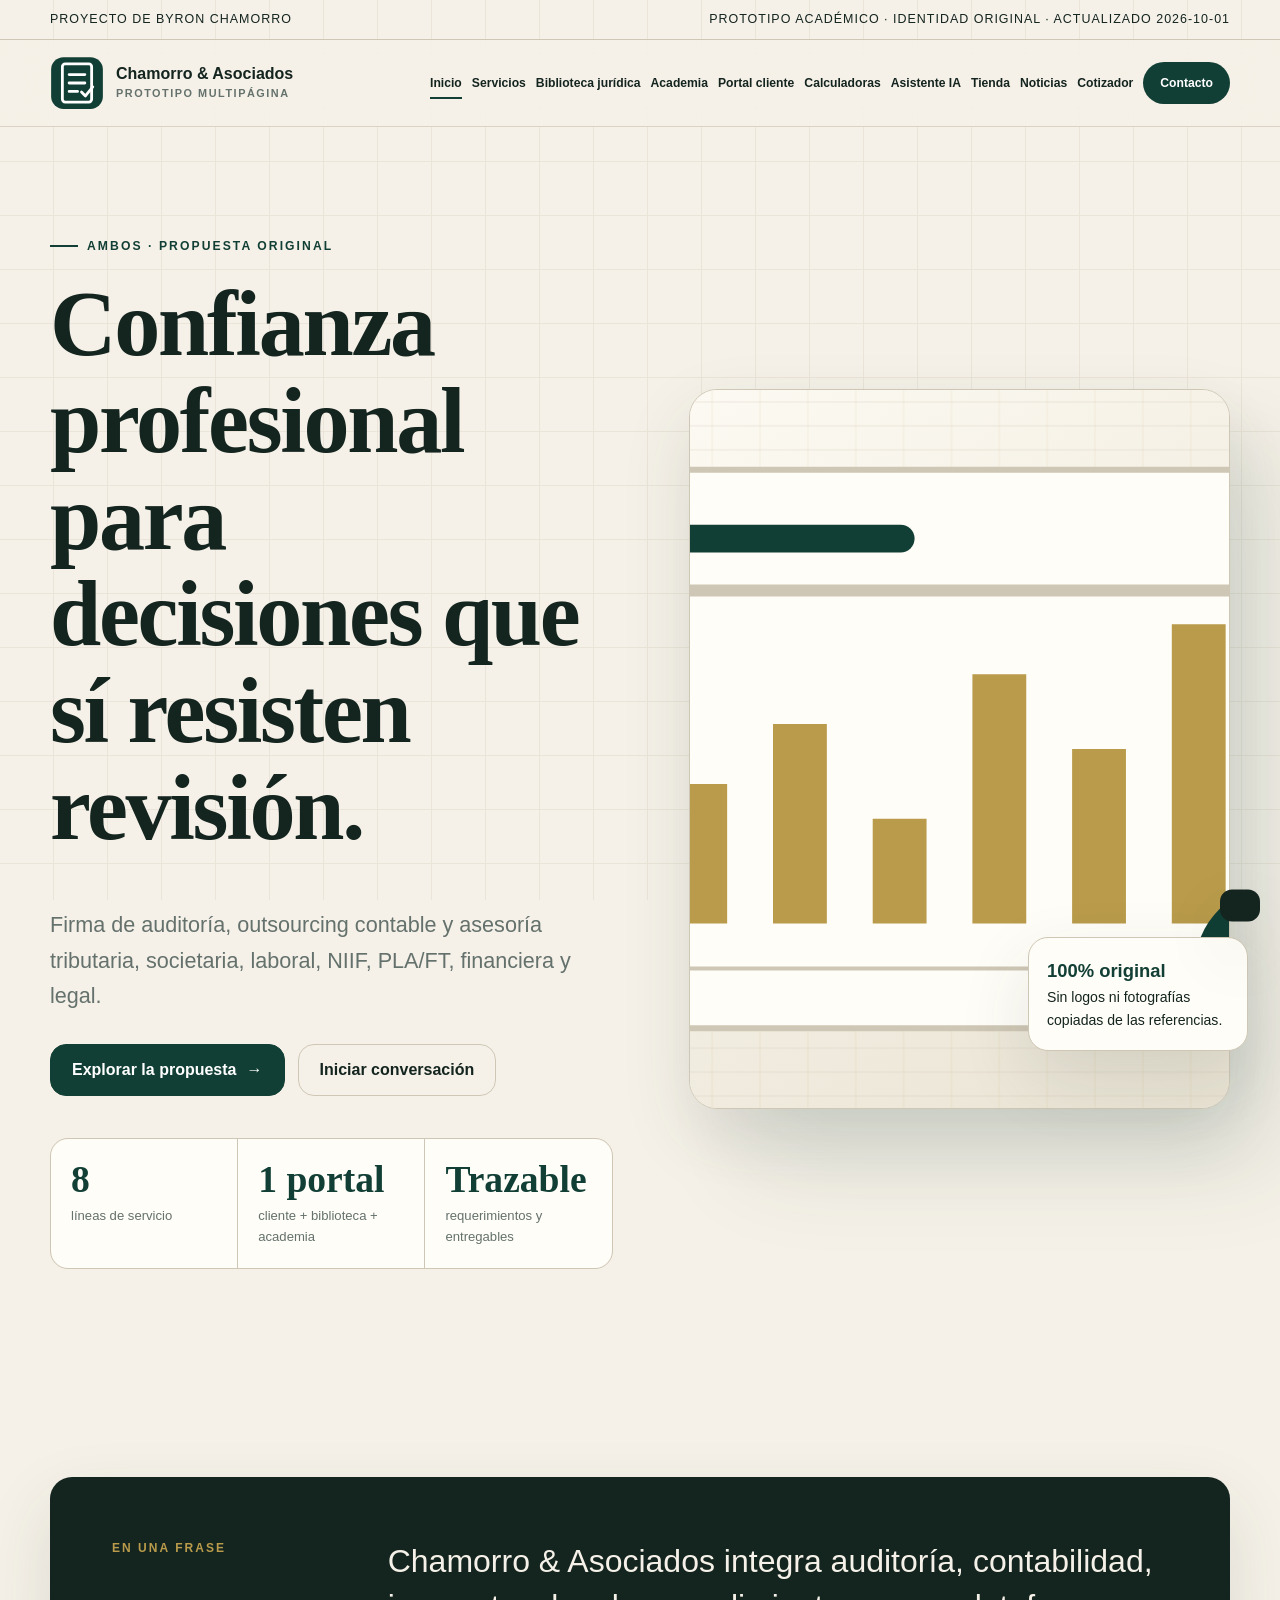
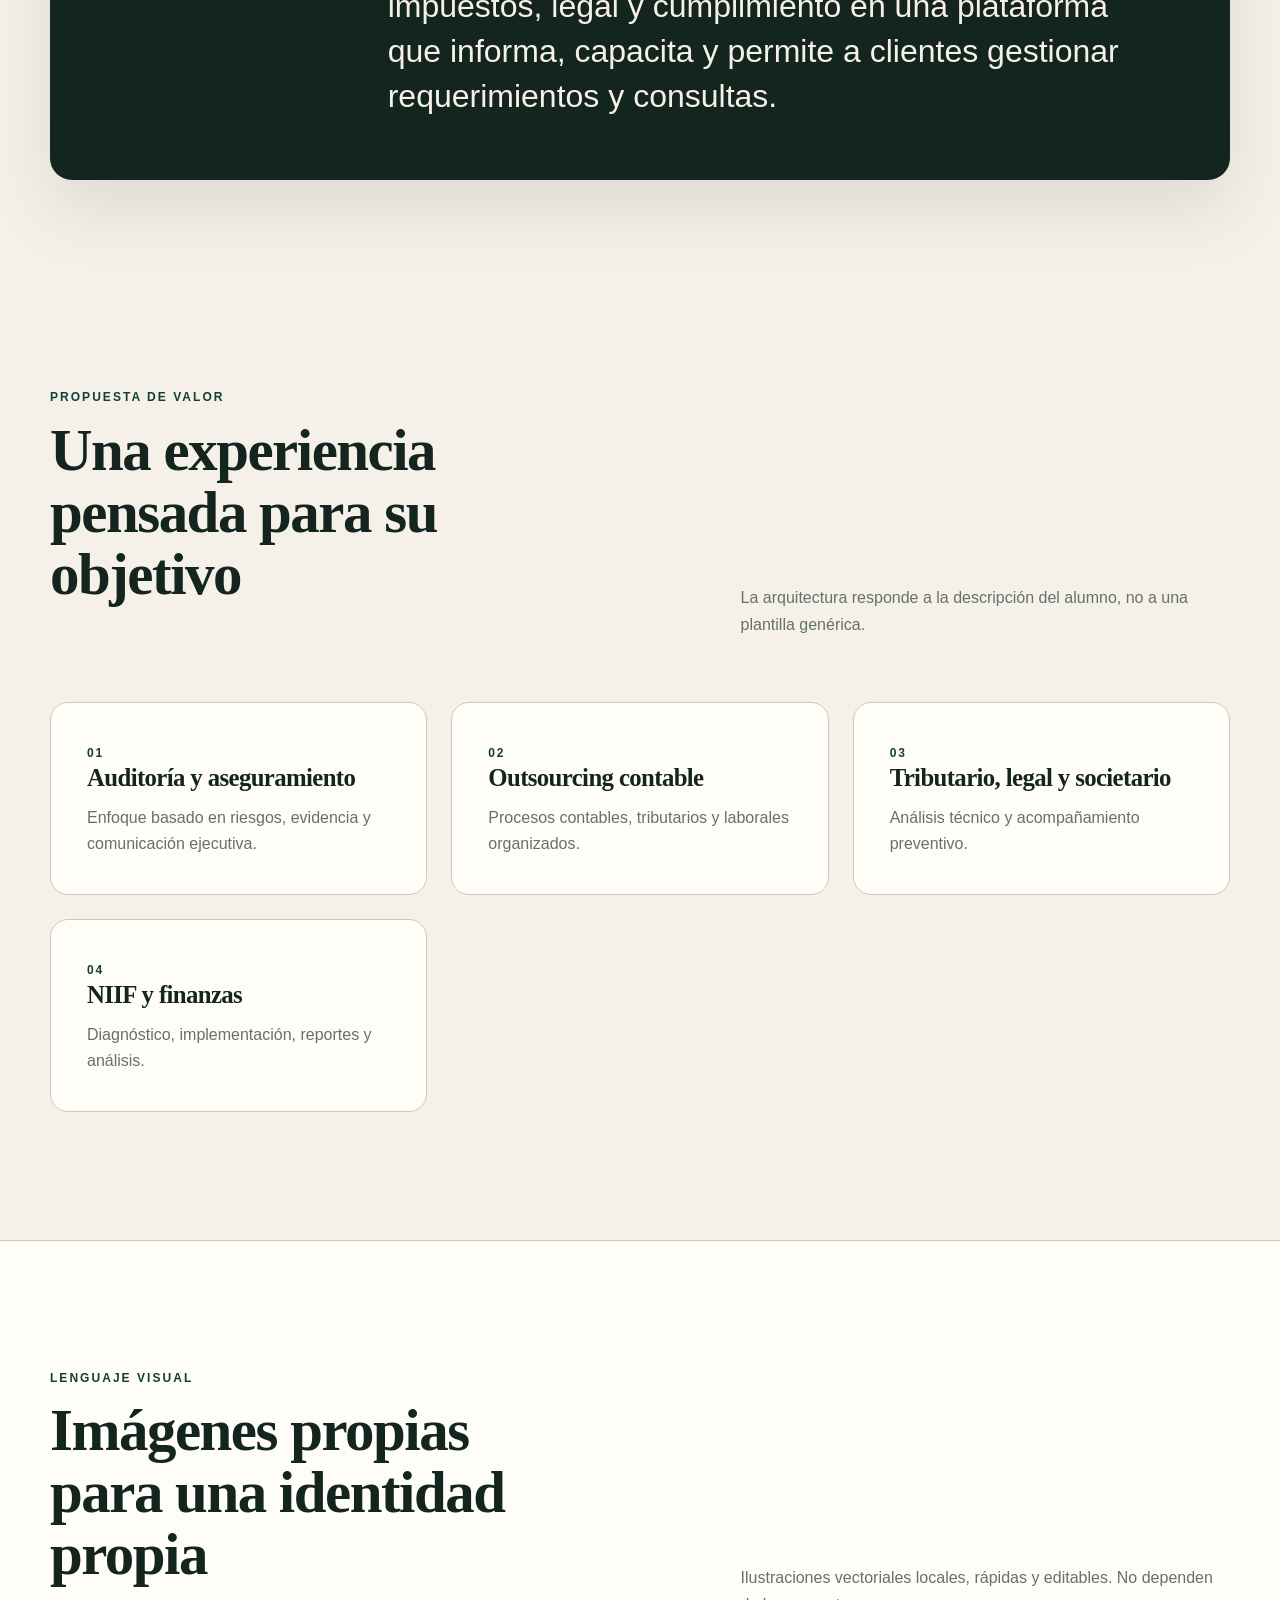
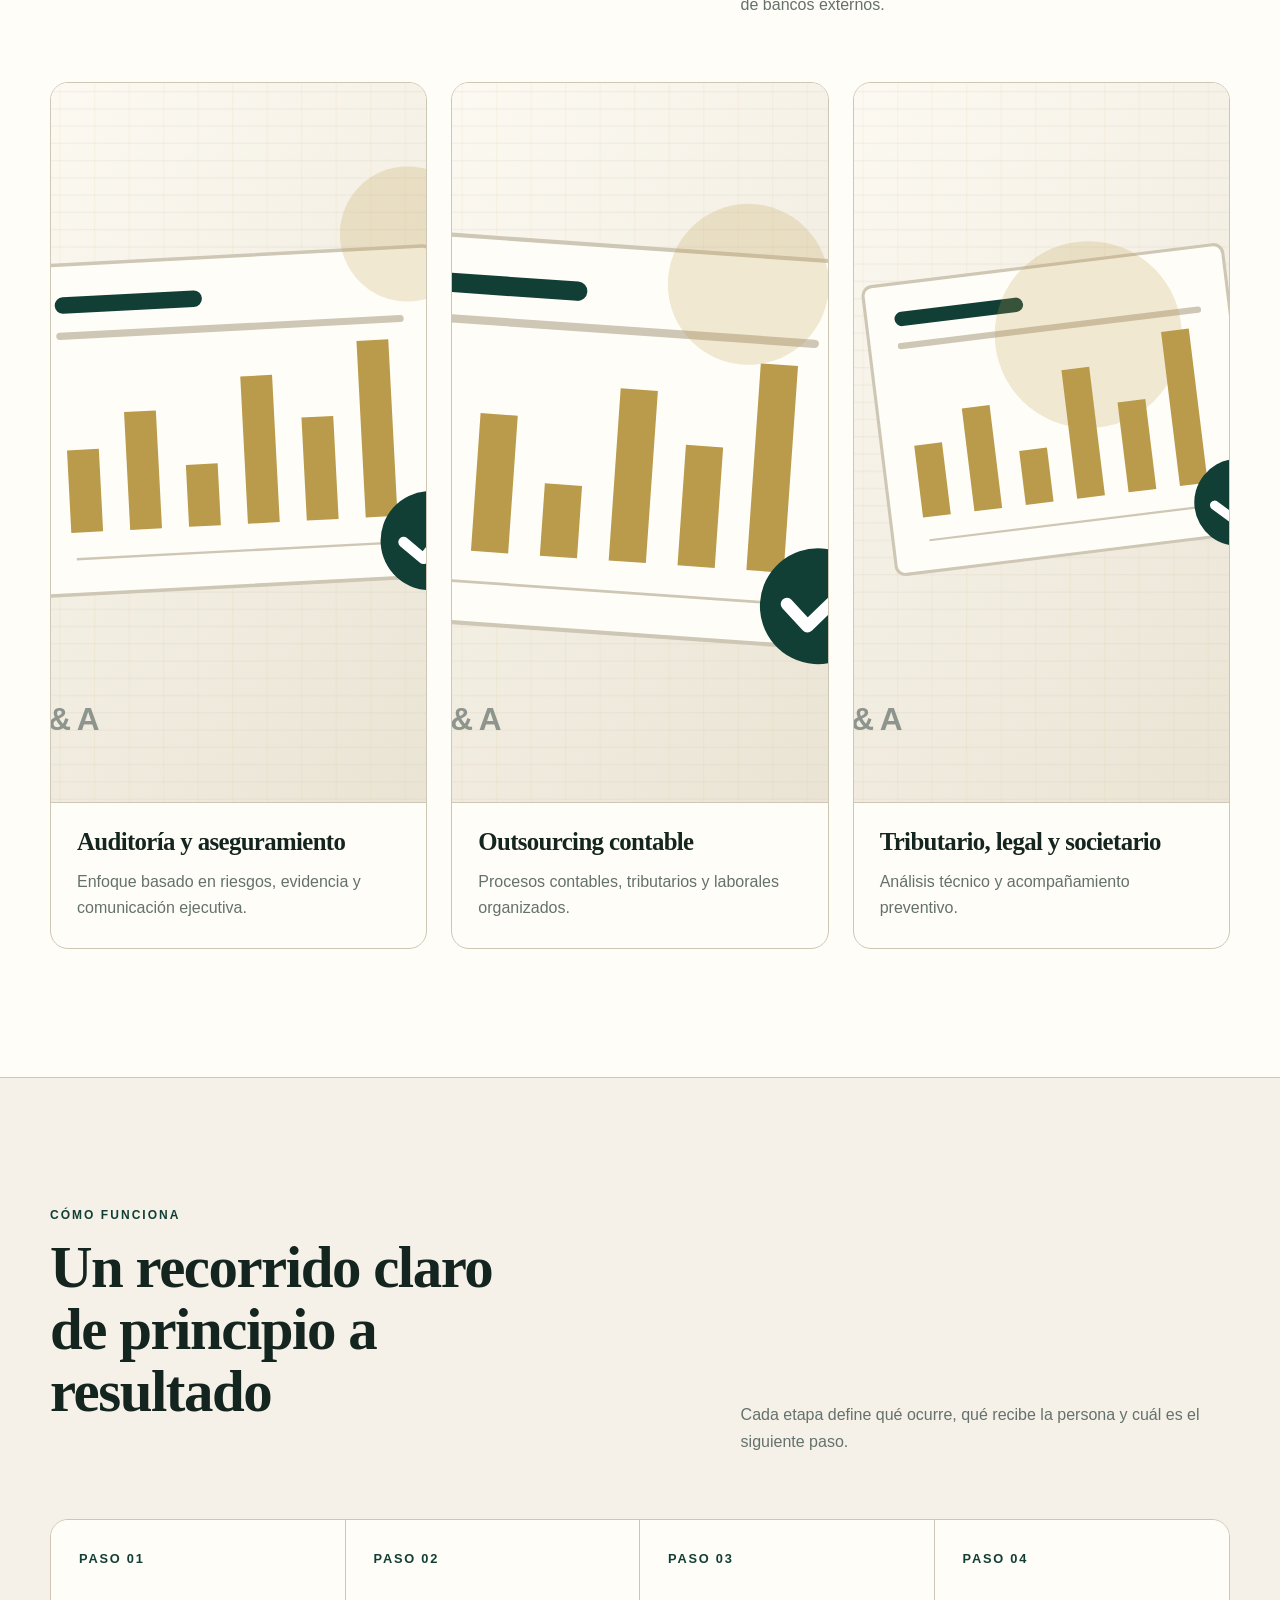
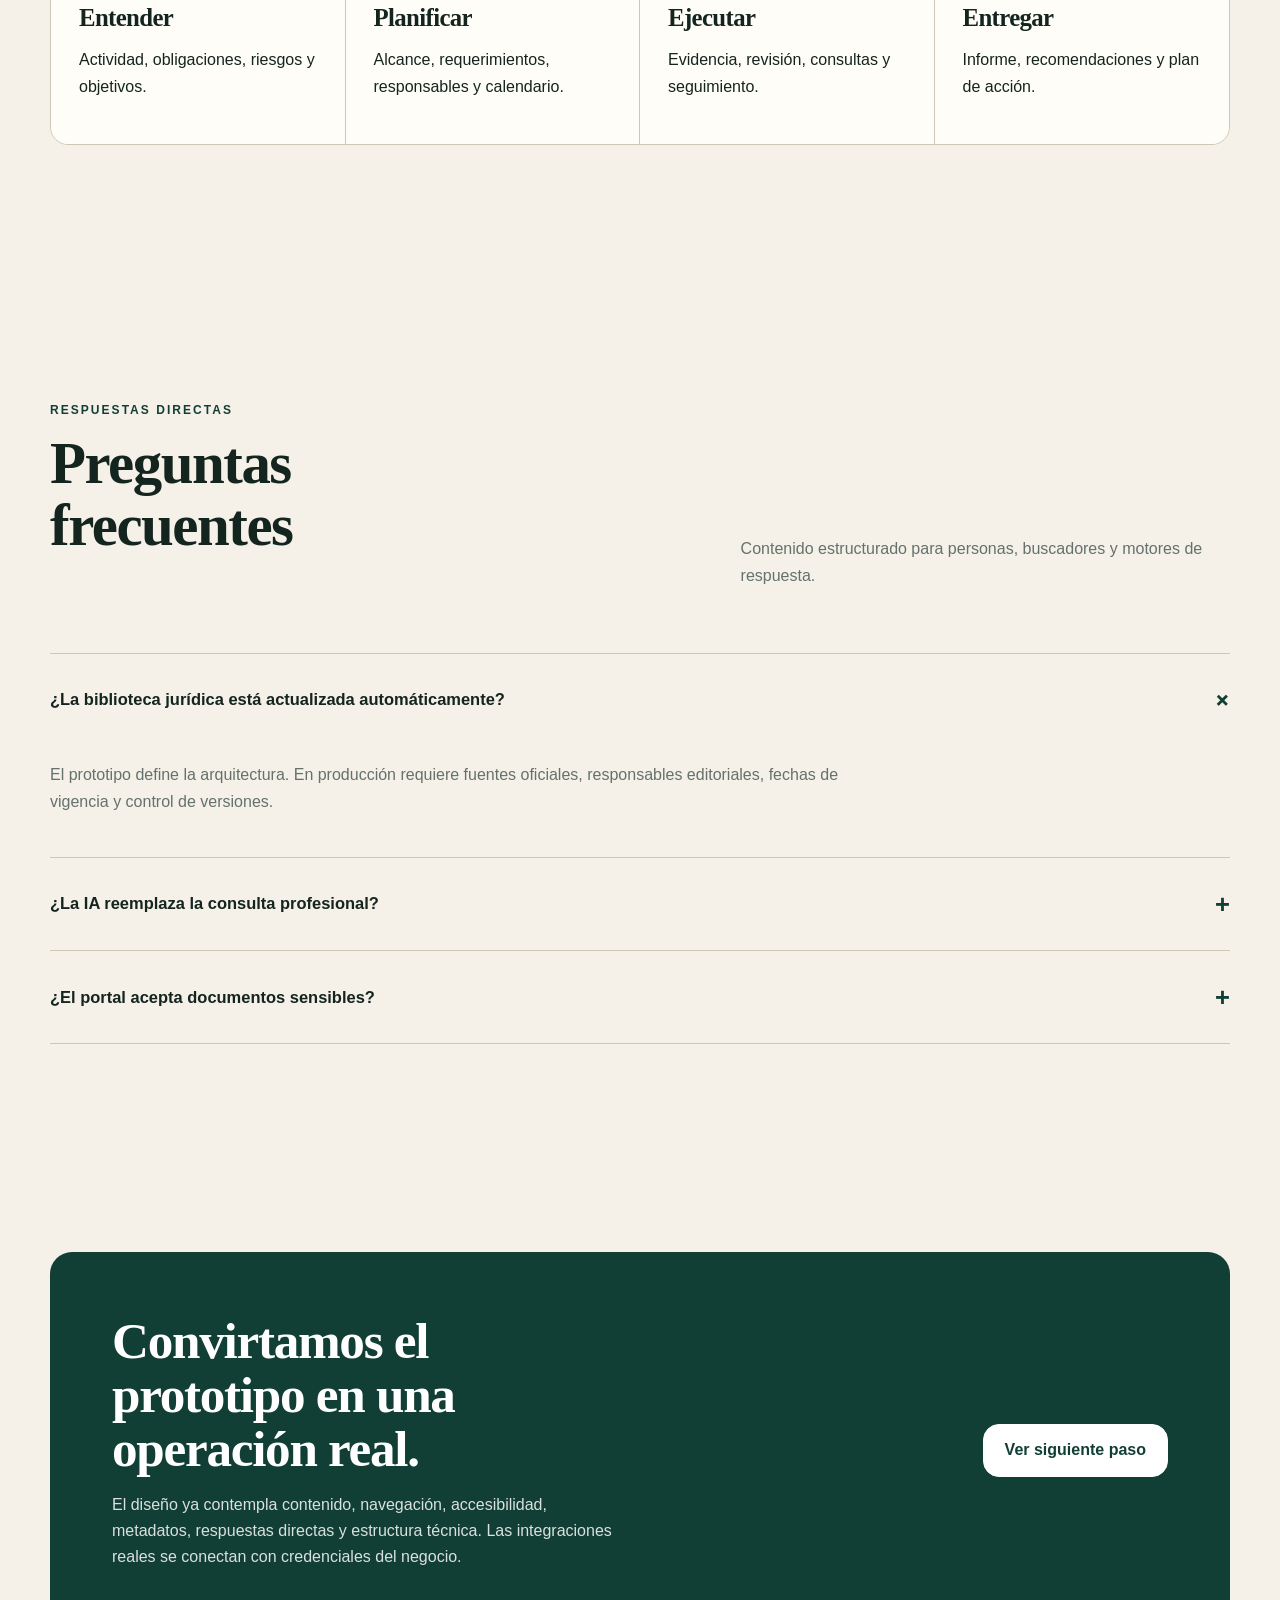
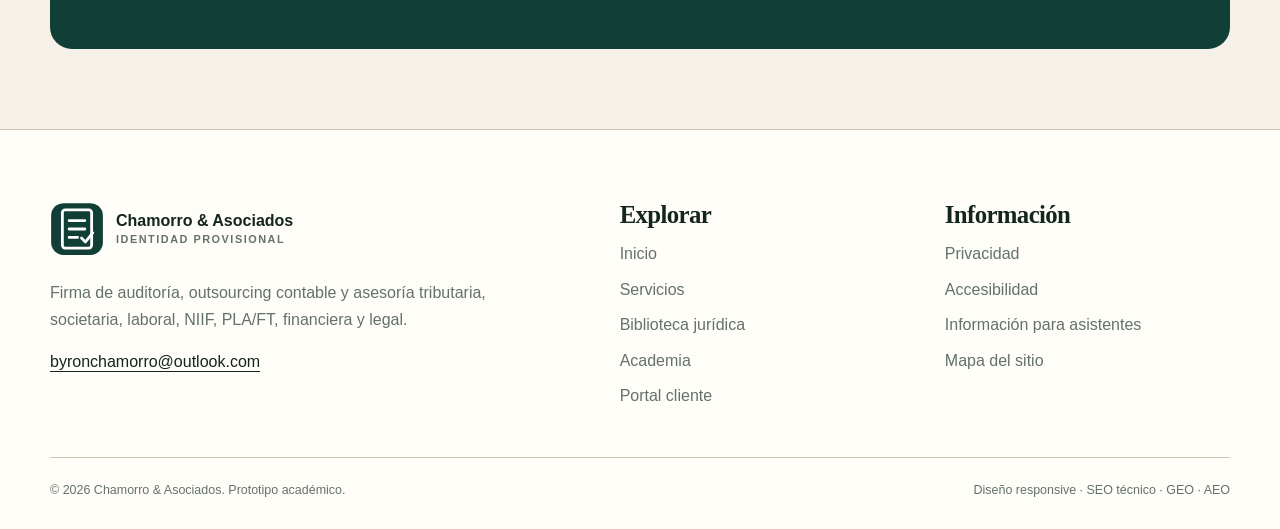
==== index.html @ a13c6803 "1 1" ====
<!doctype html><html lang="es"><head>
<meta charset="utf-8"><meta name="viewport" content="width=device-width,initial-scale=1"><meta name="theme-color" content="#123f35">
<title>Inicio | Chamorro &amp; Asociados</title><meta name="description" content="Inicio de Chamorro &amp; Asociados. Chamorro &amp; Asociados integra auditoría, contabilidad, impuestos, legal y cumplimiento en una plataforma que informa, capacita…"><meta name="robots" content="index,follow,max-image-preview:large,max-snippet:-1,max-video-preview:-1"><meta name="generator" content="Centro Iberoamericano · prototipo académico">
<link rel="canonical" href="./index.html"><link rel="icon" href="assets/img/favicon.svg" type="image/svg+xml"><link rel="manifest" href="manifest.webmanifest"><link rel="stylesheet" href="assets/css/styles.css">
<meta property="og:type" content="website"><meta property="og:locale" content="es_EC"><meta property="og:title" content="Inicio | Chamorro &amp; Asociados"><meta property="og:description" content="Inicio de Chamorro &amp; Asociados. Chamorro &amp; Asociados integra auditoría, contabilidad, impuestos, legal y cumplimiento en una plataforma que informa, capacita…"><meta property="og:url" content="./index.html"><meta property="og:image" content="assets/img/og-cover.png"><meta property="og:image:width" content="1200"><meta property="og:image:height" content="630"><meta property="og:site_name" content="Chamorro &amp; Asociados">
<meta name="twitter:card" content="summary_large_image"><meta name="twitter:title" content="Inicio | Chamorro &amp; Asociados"><meta name="twitter:description" content="Inicio de Chamorro &amp; Asociados. Chamorro &amp; Asociados integra auditoría, contabilidad, impuestos, legal y cumplimiento en una plataforma que informa, capacita…"><meta name="twitter:image" content="assets/img/og-cover.png">
<script type="application/ld+json">{"@context":"https://schema.org","@type":"AccountingService","@id":"./#entity","name":"Chamorro & Asociados","description":"Firma de auditoría, outsourcing contable y asesoría tributaria, societaria, laboral, NIIF, PLA/FT, financiera y legal.","url":"./index.html","logo":"./assets/img/logo.svg","image":"./assets/img/og-cover.png","inLanguage":"es","email":"byronchamorro@outlook.com"}</script><script type="application/ld+json">{"@context":"https://schema.org","@type":"WebSite","@id":"./#website","name":"Chamorro & Asociados","url":"./index.html","inLanguage":"es","publisher":{"@id":"./#entity"}}</script><script type="application/ld+json">{"@context":"https://schema.org","@type":"WebPage","name":"Inicio","description":"Chamorro & Asociados integra auditoría, contabilidad, impuestos, legal y cumplimiento en una plataforma que informa, capacita y permite a clientes gestion…","url":"./index.html","inLanguage":"es","isPartOf":{"@id":"./#website"},"about":{"@id":"./#entity"},"dateModified":"2026-10-01"}</script><script type="application/ld+json">{"@context":"https://schema.org","@type":"FAQPage","mainEntity":[{"@type":"Question","name":"¿La biblioteca jurídica está actualizada automáticamente?","acceptedAnswer":{"@type":"Answer","text":"El prototipo define la arquitectura. En producción requiere fuentes oficiales, responsables editoriales, fechas de vigencia y control de versiones."}},{"@type":"Question","name":"¿La IA reemplaza la consulta profesional?","acceptedAnswer":{"@type":"Answer","text":"No. Resuelve orientación básica con citas a la biblioteca; asuntos relevantes deben escalarse a un profesional."}},{"@type":"Question","name":"¿El portal acepta documentos sensibles?","acceptedAnswer":{"@type":"Answer","text":"La versión productiva debe incorporar autenticación, cifrado, roles, auditoría y políticas de retención antes de recibir documentos reales."}}]}</script><script type="application/ld+json">{"@context":"https://schema.org","@type":"SoftwareApplication","name":"Chamorro & Asociados","applicationCategory":"BusinessApplication","operatingSystem":"Web, Android, iOS","description":"Firma de auditoría, outsourcing contable y asesoría tributaria, societaria, laboral, NIIF, PLA/FT, financiera y legal.","offers":{"@type":"Offer","price":"0","priceCurrency":"USD","description":"Prototipo demostrativo; precio no definido"}}</script></head><body data-theme="audit"><a class="skip-link" href="#contenido">Saltar al contenido</a>
<div class="topbar"><div class="container"><span>Proyecto de Byron Chamorro</span><span>Prototipo académico · identidad original · actualizado 2026-10-01</span></div></div>
<header class="site-header">
  <div class="container nav-wrap">
    <a class="brand" href="index.html" aria-label="Ir al inicio de Chamorro &amp; Asociados"><img src="assets/img/favicon.svg" width="54" height="54" alt=""><span>Chamorro &amp; Asociados<small>prototipo multipágina</small></span></a>
    <button class="menu-toggle" id="menu-toggle" type="button" aria-expanded="false" aria-controls="site-nav">Menú</button>
    <nav class="site-nav nav-dense" id="site-nav" aria-label="Navegación principal"><a class="" href="index.html" aria-current="page">Inicio</a><a class="" href="servicios.html">Servicios</a><a class="" href="biblioteca.html">Biblioteca jurídica</a><a class="" href="academia.html">Academia</a><a class="" href="portal-cliente.html">Portal cliente</a><a class="" href="calculadoras.html">Calculadoras</a><a class="" href="asistente-ia.html">Asistente IA</a><a class="" href="tienda.html">Tienda</a><a class="" href="noticias.html">Noticias</a><a class="" href="cotizador.html">Cotizador</a><a class="nav-cta" href="contacto.html">Contacto</a></nav>
  </div>
</header><main id="contenido">
<section class="hero"><div class="container hero-grid"><div class="hero-copy"><div class="eyebrow">ambos · propuesta original</div><h1>Confianza profesional para decisiones que sí resisten revisión.</h1><p class="lead">Firma de auditoría, outsourcing contable y asesoría tributaria, societaria, laboral, NIIF, PLA/FT, financiera y legal.</p><div class="hero-actions"><a class="btn" href="servicios.html">Explorar la propuesta <span aria-hidden="true">→</span></a><a class="btn btn-secondary" href="contacto.html">Iniciar conversación</a></div><div class="stats"><div class="stat"><strong>8</strong><span>líneas de servicio</span></div><div class="stat"><strong>1 portal</strong><span>cliente + biblioteca + academia</span></div><div class="stat"><strong>Trazable</strong><span>requerimientos y entregables</span></div></div></div><div class="hero-art"><img src="assets/img/hero.svg" width="1000" height="720" alt="Ilustración original para Chamorro &amp; Asociados"><div class="hero-badge"><strong>100% original</strong>Sin logos ni fotografías copiadas de las referencias.</div></div></div></section>
<section class="section-sm"><div class="container"><div class="answer-box"><div class="label">En una frase</div><p>Chamorro &amp; Asociados integra auditoría, contabilidad, impuestos, legal y cumplimiento en una plataforma que informa, capacita y permite a clientes gestionar requerimientos y consultas.</p></div></div></section>
<section class="section"><div class="container"><div class="section-head"><div><div class="kicker">Propuesta de valor</div><h2>Una experiencia pensada para su objetivo</h2></div><p>La arquitectura responde a la descripción del alumno, no a una plantilla genérica.</p></div><div class="grid-3"><article class="card"><span class="number">01</span><h3>Auditoría y aseguramiento</h3><p>Enfoque basado en riesgos, evidencia y comunicación ejecutiva.</p></article><article class="card"><span class="number">02</span><h3>Outsourcing contable</h3><p>Procesos contables, tributarios y laborales organizados.</p></article><article class="card"><span class="number">03</span><h3>Tributario, legal y societario</h3><p>Análisis técnico y acompañamiento preventivo.</p></article><article class="card"><span class="number">04</span><h3>NIIF y finanzas</h3><p>Diagnóstico, implementación, reportes y análisis.</p></article></div></div></section>
<section class="section section-alt"><div class="container"><div class="section-head"><div><div class="kicker">Lenguaje visual</div><h2>Imágenes propias para una identidad propia</h2></div><p>Ilustraciones vectoriales locales, rápidas y editables. No dependen de bancos externos.</p></div><div class="grid-3"><article class="card visual-card"><img src="assets/img/visual-1.svg" width="720" height="720" loading="lazy" alt="Ilustración original: Auditoría y aseguramiento"><div class="card-body"><h3>Auditoría y aseguramiento</h3><p>Enfoque basado en riesgos, evidencia y comunicación ejecutiva.</p></div></article><article class="card visual-card"><img src="assets/img/visual-2.svg" width="720" height="720" loading="lazy" alt="Ilustración original: Outsourcing contable"><div class="card-body"><h3>Outsourcing contable</h3><p>Procesos contables, tributarios y laborales organizados.</p></div></article><article class="card visual-card"><img src="assets/img/visual-3.svg" width="720" height="720" loading="lazy" alt="Ilustración original: Tributario, legal y societario"><div class="card-body"><h3>Tributario, legal y societario</h3><p>Análisis técnico y acompañamiento preventivo.</p></div></article></div></div></section>
<section class="section"><div class="container"><div class="section-head"><div><div class="kicker">Cómo funciona</div><h2>Un recorrido claro de principio a resultado</h2></div><p>Cada etapa define qué ocurre, qué recibe la persona y cuál es el siguiente paso.</p></div><div class="step-list"><article class="step"><strong>Paso 01</strong><h3>Entender</h3><p>Actividad, obligaciones, riesgos y objetivos.</p></article><article class="step"><strong>Paso 02</strong><h3>Planificar</h3><p>Alcance, requerimientos, responsables y calendario.</p></article><article class="step"><strong>Paso 03</strong><h3>Ejecutar</h3><p>Evidencia, revisión, consultas y seguimiento.</p></article><article class="step"><strong>Paso 04</strong><h3>Entregar</h3><p>Informe, recomendaciones y plan de acción.</p></article></div></div></section>
<section class="section"><div class="container"><div class="section-head"><div><div class="kicker">Respuestas directas</div><h2>Preguntas frecuentes</h2></div><p>Contenido estructurado para personas, buscadores y motores de respuesta.</p></div><div class="faq-list"><div class="faq-item" data-open="true"><button class="faq-question" type="button" aria-expanded="true"><span>¿La biblioteca jurídica está actualizada automáticamente?</span><span aria-hidden="true">+</span></button><div class="faq-answer"><p>El prototipo define la arquitectura. En producción requiere fuentes oficiales, responsables editoriales, fechas de vigencia y control de versiones.</p></div></div><div class="faq-item" data-open="false"><button class="faq-question" type="button" aria-expanded="false"><span>¿La IA reemplaza la consulta profesional?</span><span aria-hidden="true">+</span></button><div class="faq-answer"><p>No. Resuelve orientación básica con citas a la biblioteca; asuntos relevantes deben escalarse a un profesional.</p></div></div><div class="faq-item" data-open="false"><button class="faq-question" type="button" aria-expanded="false"><span>¿El portal acepta documentos sensibles?</span><span aria-hidden="true">+</span></button><div class="faq-answer"><p>La versión productiva debe incorporar autenticación, cifrado, roles, auditoría y políticas de retención antes de recibir documentos reales.</p></div></div></div></div></section>
<section class="section-sm"><div class="container"><div class="callout"><div><h2>Convirtamos el prototipo en una operación real.</h2><p>El diseño ya contempla contenido, navegación, accesibilidad, metadatos, respuestas directas y estructura técnica. Las integraciones reales se conectan con credenciales del negocio.</p></div><a class="btn" href="contacto.html">Ver siguiente paso</a></div></div></section>
</main><footer class="site-footer">
  <div class="container">
    <div class="footer-grid">
      <div><a class="brand" href="index.html"><img src="assets/img/favicon.svg" width="54" height="54" alt=""><span>Chamorro &amp; Asociados<small>identidad provisional</small></span></a><p>Firma de auditoría, outsourcing contable y asesoría tributaria, societaria, laboral, NIIF, PLA/FT, financiera y legal.</p><a href="mailto:byronchamorro@outlook.com">byronchamorro@outlook.com</a></div>
      <div><h3>Explorar</h3><div class="footer-links"><a href="index.html">Inicio</a><a href="servicios.html">Servicios</a><a href="biblioteca.html">Biblioteca jurídica</a><a href="academia.html">Academia</a><a href="portal-cliente.html">Portal cliente</a></div></div>
      <div><h3>Información</h3><div class="footer-links"><a href="privacidad.html">Privacidad</a><a href="accesibilidad.html">Accesibilidad</a><a href="llms.txt">Información para asistentes</a><a href="sitemap.xml">Mapa del sitio</a></div></div>
    </div>
    <div class="footer-bottom"><span>© <span id="year">2026</span> Chamorro &amp; Asociados. Prototipo académico.</span><span>Diseño responsive · SEO técnico · GEO · AEO</span></div>
  </div>
</footer><div id="toast" class="toast" role="status" aria-live="polite"></div><script src="assets/js/app.js" defer></script></body></html>
---- assets/css/styles.css ----
/* Generated 2026-10-01 · original design system for Chamorro & Asociados */
:root {
  --bg:#f5f1e8; --surface:#fffdf7; --surface-2:#e7e0cf; --text:#14241f; --muted:#64716c;
  --line:#cfc7b5; --brand:#123f35; --brand-2:#796329; --accent:#b99b4b; --on-brand:#ffffff;
  --radius:10px; --shadow:0 28px 70px rgba(38,55,46,.12); --font:Arial, Helvetica, sans-serif; --display:Georgia, Times New Roman, serif;
  --max:1180px; --gutter:clamp(18px,4vw,44px); --section:clamp(72px,10vw,140px);
}
*{box-sizing:border-box}
html{scroll-behavior:smooth}
body{margin:0;background:var(--bg);color:var(--text);font-family:var(--font);line-height:1.65;-webkit-font-smoothing:antialiased}
body::before{content:"";position:fixed;inset:0;pointer-events:none;opacity:.28;z-index:-1;background-image:linear-gradient(to right,transparent 98%,var(--line) 98%),linear-gradient(to bottom,transparent 98%,var(--line) 98%);background-size:54px 54px}
img,svg{max-width:100%;display:block}
a{color:inherit;text-decoration-thickness:1px;text-underline-offset:4px}
button,input,select,textarea{font:inherit}
button{cursor:pointer}
::selection{background:var(--brand);color:var(--on-brand)}
.skip-link{position:fixed;left:18px;top:-100px;z-index:1000;background:var(--text);color:var(--bg);padding:12px 18px;border-radius:8px}
.skip-link:focus{top:18px}
.container{width:min(var(--max),calc(100% - 2*var(--gutter)));margin-inline:auto}
.topbar{border-bottom:1px solid var(--line);font-size:.78rem;letter-spacing:.08em;text-transform:uppercase}
.topbar .container{display:flex;justify-content:space-between;gap:20px;padding-block:9px}
.site-header{position:sticky;top:0;z-index:80;background:color-mix(in srgb,var(--bg) 88%,transparent);backdrop-filter:blur(20px);border-bottom:1px solid color-mix(in srgb,var(--line) 72%,transparent)}
.nav-wrap{min-height:86px;display:flex;align-items:center;justify-content:space-between;gap:28px}
.brand{display:inline-flex;align-items:center;gap:12px;text-decoration:none;font-weight:850;line-height:1.1}
.brand img{width:54px;height:54px}
.brand small{display:block;color:var(--muted);font-size:.68rem;letter-spacing:.14em;text-transform:uppercase;margin-top:5px}
.site-nav{display:flex;align-items:center;gap:clamp(12px,2vw,26px)}
.site-nav a{text-decoration:none;font-size:.9rem;font-weight:700;position:relative;padding:12px 0}
.site-nav.nav-dense{gap:10px} .site-nav.nav-dense a{font-size:.76rem}
.site-nav a::after{content:"";position:absolute;left:0;bottom:6px;width:100%;height:2px;background:var(--brand);transform:scaleX(0);transform-origin:right;transition:transform .25s ease}
.site-nav a:hover::after,.site-nav a[aria-current="page"]::after{transform:scaleX(1);transform-origin:left}
.nav-cta{background:var(--brand)!important;color:var(--on-brand)!important;padding:11px 17px!important;border-radius:999px}
.nav-cta::after{display:none}
.menu-toggle{display:none;border:1px solid var(--line);background:var(--surface);color:var(--text);border-radius:12px;padding:10px 14px;font-weight:800}
.breadcrumbs{display:flex;gap:8px;align-items:center;font-size:.82rem;color:var(--muted);padding-top:28px}
.breadcrumbs a{text-decoration:none}
main{overflow:hidden}
.hero{padding:clamp(52px,8vw,110px) 0 var(--section);position:relative}
.hero-grid{display:grid;grid-template-columns:minmax(0,1.02fr) minmax(360px,.98fr);align-items:center;gap:clamp(36px,6vw,90px)}
.hero-copy{position:relative;z-index:2}
.eyebrow{display:inline-flex;align-items:center;gap:9px;font-size:.76rem;font-weight:850;text-transform:uppercase;letter-spacing:.17em;color:var(--brand);margin-bottom:20px}
.eyebrow::before{content:"";width:28px;height:2px;background:currentColor}
h1,h2,h3{font-family:var(--display);line-height:1.05;margin:0 0 .55em;letter-spacing:-.025em}
h1{font-size:clamp(3rem,7.2vw,7.4rem);max-width:12ch}
h2{font-size:clamp(2.1rem,4.6vw,4.9rem);max-width:16ch}
h3{font-size:clamp(1.16rem,2vw,1.55rem)}
.lead{font-size:clamp(1.08rem,1.8vw,1.35rem);color:var(--muted);max-width:63ch;margin:0 0 30px}
.hero-actions,.action-row{display:flex;gap:13px;align-items:center;flex-wrap:wrap}
.btn{display:inline-flex;align-items:center;justify-content:center;gap:10px;min-height:50px;padding:12px 21px;border:1px solid var(--brand);background:var(--brand);color:var(--on-brand);text-decoration:none;font-weight:850;border-radius:calc(var(--radius) + 6px);transition:transform .2s ease,box-shadow .2s ease}
.btn:hover{transform:translateY(-3px);box-shadow:0 16px 34px color-mix(in srgb,var(--brand) 22%,transparent)}
.btn-secondary{background:transparent;color:var(--text);border-color:var(--line)}
.btn-ghost{background:var(--surface);color:var(--text);border-color:var(--line)}
.hero-art{position:relative}
.hero-art::before{content:"";position:absolute;inset:8% -9% -8% 10%;background:var(--brand);opacity:.10;filter:blur(50px);z-index:-1}
.hero-art img{width:100%;aspect-ratio:4/3;object-fit:cover;border-radius:calc(var(--radius) + 18px);box-shadow:var(--shadow);border:1px solid var(--line)}
.hero-badge{position:absolute;right:-18px;bottom:8%;max-width:220px;background:var(--surface);border:1px solid var(--line);padding:18px;border-radius:calc(var(--radius) + 10px);box-shadow:var(--shadow);font-size:.88rem}
.hero-badge strong{display:block;color:var(--brand);font-size:1.15rem}
.stats{display:grid;grid-template-columns:repeat(3,1fr);gap:1px;margin-top:42px;background:var(--line);border:1px solid var(--line);border-radius:calc(var(--radius) + 8px);overflow:hidden;max-width:760px}
.stat{background:var(--surface);padding:20px}
.stat strong{display:block;font-family:var(--display);font-size:clamp(1.4rem,3vw,2.35rem);line-height:1.1;color:var(--brand)}
.stat span{display:block;color:var(--muted);font-size:.82rem;margin-top:4px}
.section{padding:var(--section) 0}
.section-sm{padding:clamp(46px,7vw,80px) 0}
.section-alt{background:var(--surface);border-block:1px solid var(--line)}
.section-head{display:flex;justify-content:space-between;align-items:end;gap:40px;margin-bottom:clamp(36px,5vw,68px)}
.section-head p{max-width:55ch;color:var(--muted);margin:0}
.kicker{font-size:.75rem;text-transform:uppercase;letter-spacing:.17em;color:var(--brand);font-weight:850;margin-bottom:12px}
.grid-2{display:grid;grid-template-columns:repeat(2,minmax(0,1fr));gap:clamp(22px,4vw,48px)}
.grid-3{display:grid;grid-template-columns:repeat(3,minmax(0,1fr));gap:24px}
.grid-4{display:grid;grid-template-columns:repeat(4,minmax(0,1fr));gap:18px}
.card{background:var(--surface);border:1px solid var(--line);border-radius:calc(var(--radius) + 8px);padding:clamp(22px,3vw,36px);position:relative;overflow:hidden;transition:transform .22s ease,border-color .22s ease,box-shadow .22s ease}
.card:hover{transform:translateY(-6px);border-color:var(--brand);box-shadow:var(--shadow)}
.card .number{font-size:.75rem;letter-spacing:.15em;color:var(--brand);font-weight:900}
.card p{color:var(--muted);margin:0}
.card ul{padding-left:1.1rem;margin:18px 0 0;color:var(--muted)}
.card-link{position:absolute;inset:0;text-indent:-9999px}
.visual-card{padding:0}
.visual-card img{width:100%;aspect-ratio:4/3;object-fit:cover;border-bottom:1px solid var(--line)}
.visual-card .card-body{padding:26px}
.answer-box{display:grid;grid-template-columns:.32fr 1fr;gap:26px;background:var(--text);color:var(--bg);padding:clamp(28px,5vw,62px);border-radius:calc(var(--radius) + 12px);box-shadow:var(--shadow)}
.answer-box .label{font-size:.75rem;letter-spacing:.17em;text-transform:uppercase;font-weight:900;color:var(--accent)}
.answer-box p{font-size:clamp(1.25rem,2.8vw,2rem);line-height:1.4;margin:0;max-width:52ch}
.feature-list{display:grid;gap:18px;counter-reset:feature}
.feature{display:grid;grid-template-columns:52px 1fr;gap:18px;padding:22px 0;border-bottom:1px solid var(--line);counter-increment:feature}
.feature::before{content:counter(feature,decimal-leading-zero);width:46px;height:46px;border:1px solid var(--line);border-radius:50%;display:grid;place-items:center;color:var(--brand);font-weight:900}
.feature p{margin:0;color:var(--muted)}
.tag-list{display:flex;flex-wrap:wrap;gap:9px}
.tag,.chip{display:inline-flex;padding:8px 12px;border:1px solid var(--line);border-radius:999px;background:var(--surface);font-size:.8rem;font-weight:750}
.step-list{display:grid;grid-template-columns:repeat(4,1fr);gap:0;border:1px solid var(--line);border-radius:calc(var(--radius) + 8px);overflow:hidden}
.step{padding:28px;border-right:1px solid var(--line);background:var(--surface);min-height:220px}
.step:last-child{border-right:0}
.step strong{display:block;color:var(--brand);font-size:.8rem;letter-spacing:.14em;text-transform:uppercase;margin-bottom:36px}
.page-hero{padding:58px 0 78px;border-bottom:1px solid var(--line)}
.page-hero .inner{display:grid;grid-template-columns:1fr .48fr;gap:56px;align-items:end}
.page-hero h1{font-size:clamp(2.8rem,6vw,6rem);max-width:15ch}
.page-hero p{color:var(--muted);font-size:1.16rem;margin:0}
.prose{max-width:760px}
.prose h2{margin-top:1.5em}
.prose p,.prose li{color:var(--muted)}
.catalog-toolbar{display:flex;gap:12px;flex-wrap:wrap;align-items:center;margin-bottom:34px}
.catalog-toolbar input,.catalog-toolbar select{min-height:48px;border:1px solid var(--line);background:var(--surface);color:var(--text);border-radius:12px;padding:10px 14px}
.catalog-toolbar input{min-width:min(100%,320px);flex:1}
.product-grid{display:grid;grid-template-columns:repeat(3,minmax(0,1fr));gap:24px}
.product-card{background:var(--surface);border:1px solid var(--line);border-radius:calc(var(--radius) + 8px);overflow:hidden;display:flex;flex-direction:column}
.product-card img{aspect-ratio:4/3;width:100%;object-fit:cover;border-bottom:1px solid var(--line)}
.product-info{padding:22px;display:flex;flex-direction:column;flex:1}
.product-info p{color:var(--muted);margin:.3rem 0 1rem}
.product-meta{display:flex;justify-content:space-between;gap:15px;margin-top:auto;align-items:center}
.price{font-size:1.15rem;font-weight:900;color:var(--brand)}
.icon-button{border:1px solid var(--line);background:var(--surface);color:var(--text);width:44px;height:44px;border-radius:50%;display:grid;place-items:center}
.dashboard{display:grid;grid-template-columns:220px 1fr;min-height:620px;background:var(--surface);border:1px solid var(--line);border-radius:calc(var(--radius) + 8px);overflow:hidden;box-shadow:var(--shadow)}
.dashboard aside{background:var(--text);color:var(--bg);padding:28px 18px}
.dashboard aside strong{display:block;margin-bottom:28px}
.dashboard aside a{display:block;text-decoration:none;padding:10px 12px;border-radius:10px;margin-bottom:6px;color:color-mix(in srgb,var(--bg) 75%,transparent)}
.dashboard aside a:first-of-type{background:var(--brand);color:var(--on-brand)}
.dashboard-main{padding:30px}
.metric-grid{display:grid;grid-template-columns:repeat(3,1fr);gap:16px}
.metric{border:1px solid var(--line);border-radius:14px;padding:20px;background:var(--bg)}
.metric strong{display:block;font-size:1.8rem;color:var(--brand)}
.bar-chart{height:220px;display:flex;align-items:end;gap:12px;padding:24px 12px;border:1px solid var(--line);border-radius:14px;margin-top:22px}
.bar-chart i{display:block;flex:1;background:var(--brand);border-radius:8px 8px 0 0;min-height:18px;opacity:.85}
.table-wrap{overflow:auto;border:1px solid var(--line);border-radius:14px;margin-top:22px}
table{width:100%;border-collapse:collapse;min-width:680px;background:var(--surface)}
th,td{padding:15px;text-align:left;border-bottom:1px solid var(--line);font-size:.9rem}
th{font-size:.75rem;text-transform:uppercase;letter-spacing:.08em;color:var(--muted)}
.status{display:inline-flex;padding:5px 9px;border-radius:999px;background:color-mix(in srgb,var(--accent) 20%,var(--surface));color:var(--text);font-size:.75rem;font-weight:800}
.timeline{position:relative;display:grid;gap:24px;margin-left:20px}
.timeline::before{content:"";position:absolute;left:18px;top:0;bottom:0;width:2px;background:var(--line)}
.timeline-item{position:relative;padding:20px 24px 20px 70px;background:var(--surface);border:1px solid var(--line);border-radius:calc(var(--radius) + 6px)}
.timeline-item::before{content:"";position:absolute;left:7px;top:28px;width:24px;height:24px;border-radius:50%;background:var(--brand);border:5px solid var(--bg);z-index:2}
.faq-list{border-top:1px solid var(--line)}
.faq-item{border-bottom:1px solid var(--line)}
.faq-question{width:100%;display:flex;justify-content:space-between;gap:24px;align-items:center;text-align:left;border:0;background:transparent;color:var(--text);padding:25px 0;font-weight:850;font-size:1.03rem}
.faq-question span:last-child{font-size:1.6rem;color:var(--brand);transition:transform .2s ease}
.faq-answer{display:none;max-width:850px;color:var(--muted);padding:0 0 26px}
.faq-item[data-open="true"] .faq-answer{display:block}
.faq-item[data-open="true"] .faq-question span:last-child{transform:rotate(45deg)}
.form-grid{display:grid;grid-template-columns:repeat(2,minmax(0,1fr));gap:18px}
.field{display:grid;gap:8px}
.field.full{grid-column:1/-1}
.field label{font-size:.82rem;font-weight:850}
.field input,.field select,.field textarea{width:100%;border:1px solid var(--line);background:var(--surface);color:var(--text);padding:13px 14px;border-radius:12px;outline:none}
.field input:focus,.field select:focus,.field textarea:focus{border-color:var(--brand);box-shadow:0 0 0 4px color-mix(in srgb,var(--brand) 14%,transparent)}
.field textarea{min-height:150px;resize:vertical}
.contact-layout{display:grid;grid-template-columns:.72fr 1.28fr;gap:clamp(28px,5vw,70px)}
.contact-panel{background:var(--text);color:var(--bg);padding:36px;border-radius:calc(var(--radius) + 12px)}
.contact-panel a{color:var(--bg)}
.notice{padding:18px 20px;border-left:4px solid var(--accent);background:color-mix(in srgb,var(--accent) 12%,var(--surface));border-radius:0 12px 12px 0;color:var(--muted)}
.code-window{background:#05070a;color:#d8ffe8;border:1px solid var(--line);border-radius:14px;overflow:hidden;font-family:Consolas,monospace;box-shadow:var(--shadow)}
.code-head{display:flex;gap:8px;padding:14px;border-bottom:1px solid #233029}
.code-head i{width:11px;height:11px;border-radius:50%;background:#4e625a}
.code-body{padding:24px;overflow:auto;font-size:.88rem;line-height:1.8}
.code-body .cmd{color:#8fff5a}
.code-body .key{color:#58d1ff}
.assistant-demo{display:grid;grid-template-columns:.42fr .58fr;border:1px solid var(--line);border-radius:calc(var(--radius) + 8px);overflow:hidden;background:var(--surface);min-height:520px}
.assistant-sidebar{padding:26px;background:var(--surface2);border-right:1px solid var(--line)}
.assistant-chat{padding:30px;display:flex;flex-direction:column}
.bubble{max-width:78%;padding:15px 18px;border-radius:20px;margin-bottom:14px;background:var(--surface2)}
.bubble.user{align-self:flex-end;background:var(--brand);color:var(--on-brand)}
.chat-form{margin-top:auto;display:flex;gap:10px}
.chat-form input{flex:1;border:1px solid var(--line);padding:13px;border-radius:999px;background:var(--bg);color:var(--text)}
.calculator{display:grid;grid-template-columns:1fr .8fr;gap:24px;background:var(--surface);border:1px solid var(--line);padding:30px;border-radius:calc(var(--radius) + 8px)}
.result-panel{background:var(--text);color:var(--bg);padding:28px;border-radius:calc(var(--radius) + 4px)}
.result-panel strong{display:block;font-size:2.4rem;color:var(--accent)}
.callout{display:grid;grid-template-columns:1fr auto;align-items:center;gap:30px;background:var(--brand);color:var(--on-brand);padding:clamp(30px,5vw,62px);border-radius:calc(var(--radius) + 12px)}
.callout h2{font-size:clamp(2rem,4vw,4rem);margin:0}
.callout p{max-width:58ch;opacity:.84}
.callout .btn{background:var(--on-brand);color:var(--brand);border-color:var(--on-brand)}
.site-footer{padding:72px 0 28px;border-top:1px solid var(--line);background:var(--surface)}
.footer-grid{display:grid;grid-template-columns:1.3fr repeat(2,.7fr);gap:40px}
.footer-grid p{color:var(--muted);max-width:55ch}
.footer-links{display:grid;gap:9px}
.footer-links a{text-decoration:none;color:var(--muted)}
.footer-bottom{display:flex;justify-content:space-between;gap:20px;flex-wrap:wrap;border-top:1px solid var(--line);margin-top:48px;padding-top:22px;font-size:.78rem;color:var(--muted)}
.toast{position:fixed;right:20px;bottom:20px;z-index:200;background:var(--text);color:var(--bg);padding:16px 20px;border-radius:12px;box-shadow:var(--shadow);transform:translateY(130%);transition:transform .25s ease;max-width:360px}
.toast.show{transform:translateY(0)}
.sr-only{position:absolute!important;width:1px!important;height:1px!important;padding:0!important;margin:-1px!important;overflow:hidden!important;clip:rect(0,0,0,0)!important;white-space:nowrap!important;border:0!important}
.empty-state{display:none;padding:30px;text-align:center;border:1px dashed var(--line);color:var(--muted);border-radius:14px}
/* Strong visual differentiation by theme */
body[data-theme="fashion"] h1,body[data-theme="fashion"] h2{font-weight:400;letter-spacing:-.045em}
body[data-theme="fashion"] .topbar{background:var(--text);color:var(--bg)}
body[data-theme="fashion"] .hero-grid{grid-template-columns:.72fr 1.28fr}
body[data-theme="fashion"] .hero-art img{border-radius:0}
body[data-theme="fashion"] .btn,body[data-theme="fashion"] .card,body[data-theme="fashion"] .product-card{border-radius:0}
body[data-theme="studio"] .card,body[data-theme="studio"] .hero-art img,body[data-theme="studio"] .callout{box-shadow:12px 12px 0 var(--text);border:3px solid var(--text)}
body[data-theme="studio"] .site-header{background:var(--accent);color:var(--surface)}
body[data-theme="studio"] .brand small,body[data-theme="studio"] .site-nav a{color:var(--surface)}
body[data-theme="datagov"] body,body[data-theme="datagov"] .eyebrow{font-family:var(--font)}
body[data-theme="datagov"] h1,body[data-theme="datagov"] h2{text-transform:uppercase;letter-spacing:-.02em}
body[data-theme="datagov"] .hero-art img{filter:saturate(1.2) contrast(1.05)}
body[data-theme="editorial"] .hero-copy{border-left:5px solid var(--brand);padding-left:clamp(20px,3vw,45px)}
body[data-theme="travel"] .hero-art img,body[data-theme="health"] .hero-art img{border-radius:48% 52% 38% 62% / 44% 38% 62% 56%}
body[data-theme="industrial"] .eyebrow,body[data-theme="industrial"] h1,body[data-theme="industrial"] h2{text-transform:uppercase}
body[data-theme="industrial"] .hero-art img{border:10px solid var(--surface2);transform:rotate(1.5deg)}
body[data-theme="voice"] .hero::after{content:"";position:absolute;left:0;right:0;bottom:30px;height:100px;background:repeating-radial-gradient(ellipse at center,var(--brand) 0 2px,transparent 2px 18px);opacity:.07}
@media (max-width:980px){
  .menu-toggle{display:block} .site-nav{display:none;position:absolute;left:var(--gutter);right:var(--gutter);top:78px;background:var(--surface);border:1px solid var(--line);padding:18px;flex-direction:column;align-items:stretch;border-radius:16px;box-shadow:var(--shadow)}
  .site-nav.open{display:flex} .site-nav a{padding:10px} .nav-cta{text-align:center}
  .hero-grid,.page-hero .inner,.contact-layout,.assistant-demo,.calculator{grid-template-columns:1fr}
  .hero-art{max-width:760px} .answer-box{grid-template-columns:1fr} .grid-4{grid-template-columns:repeat(2,1fr)}
  .product-grid,.grid-3{grid-template-columns:repeat(2,minmax(0,1fr))} .step-list{grid-template-columns:repeat(2,1fr)} .step:nth-child(2){border-right:0} .step:nth-child(-n+2){border-bottom:1px solid var(--line)}
  .dashboard{grid-template-columns:1fr} .dashboard aside{display:flex;gap:8px;overflow:auto} .dashboard aside strong{display:none} .dashboard aside a{white-space:nowrap;margin:0}
  .assistant-sidebar{border-right:0;border-bottom:1px solid var(--line)}
}
@media (max-width:680px){
  .topbar .container{display:block} .topbar .container span:last-child{display:none} .brand span{display:none}
  .hero{padding-top:42px} h1{font-size:clamp(2.7rem,15vw,4.8rem)} .hero-grid{display:flex;flex-direction:column}
  body[data-theme="fashion"] .hero-grid{display:flex} .hero-art{order:-1} .hero-badge{right:8px}
  .stats{grid-template-columns:1fr} .grid-2,.grid-3,.grid-4,.product-grid,.form-grid,.metric-grid{grid-template-columns:1fr}
  .section-head,.callout,.footer-bottom{align-items:start;flex-direction:column;display:flex} .step-list{grid-template-columns:1fr} .step{border-right:0;border-bottom:1px solid var(--line)}
  .footer-grid{grid-template-columns:1fr} .field.full{grid-column:auto} .dashboard-main{padding:18px} .contact-panel{padding:26px}
  .product-meta{align-items:flex-start} .answer-box p{font-size:1.17rem}
}
@media (prefers-reduced-motion:reduce){*{animation:none!important;transition:none!important;scroll-behavior:auto!important}}
@media print{.site-header,.topbar,.hero-actions,.callout,.site-footer,.menu-toggle{display:none!important}body{background:#fff;color:#000}.section{padding:30px 0}}
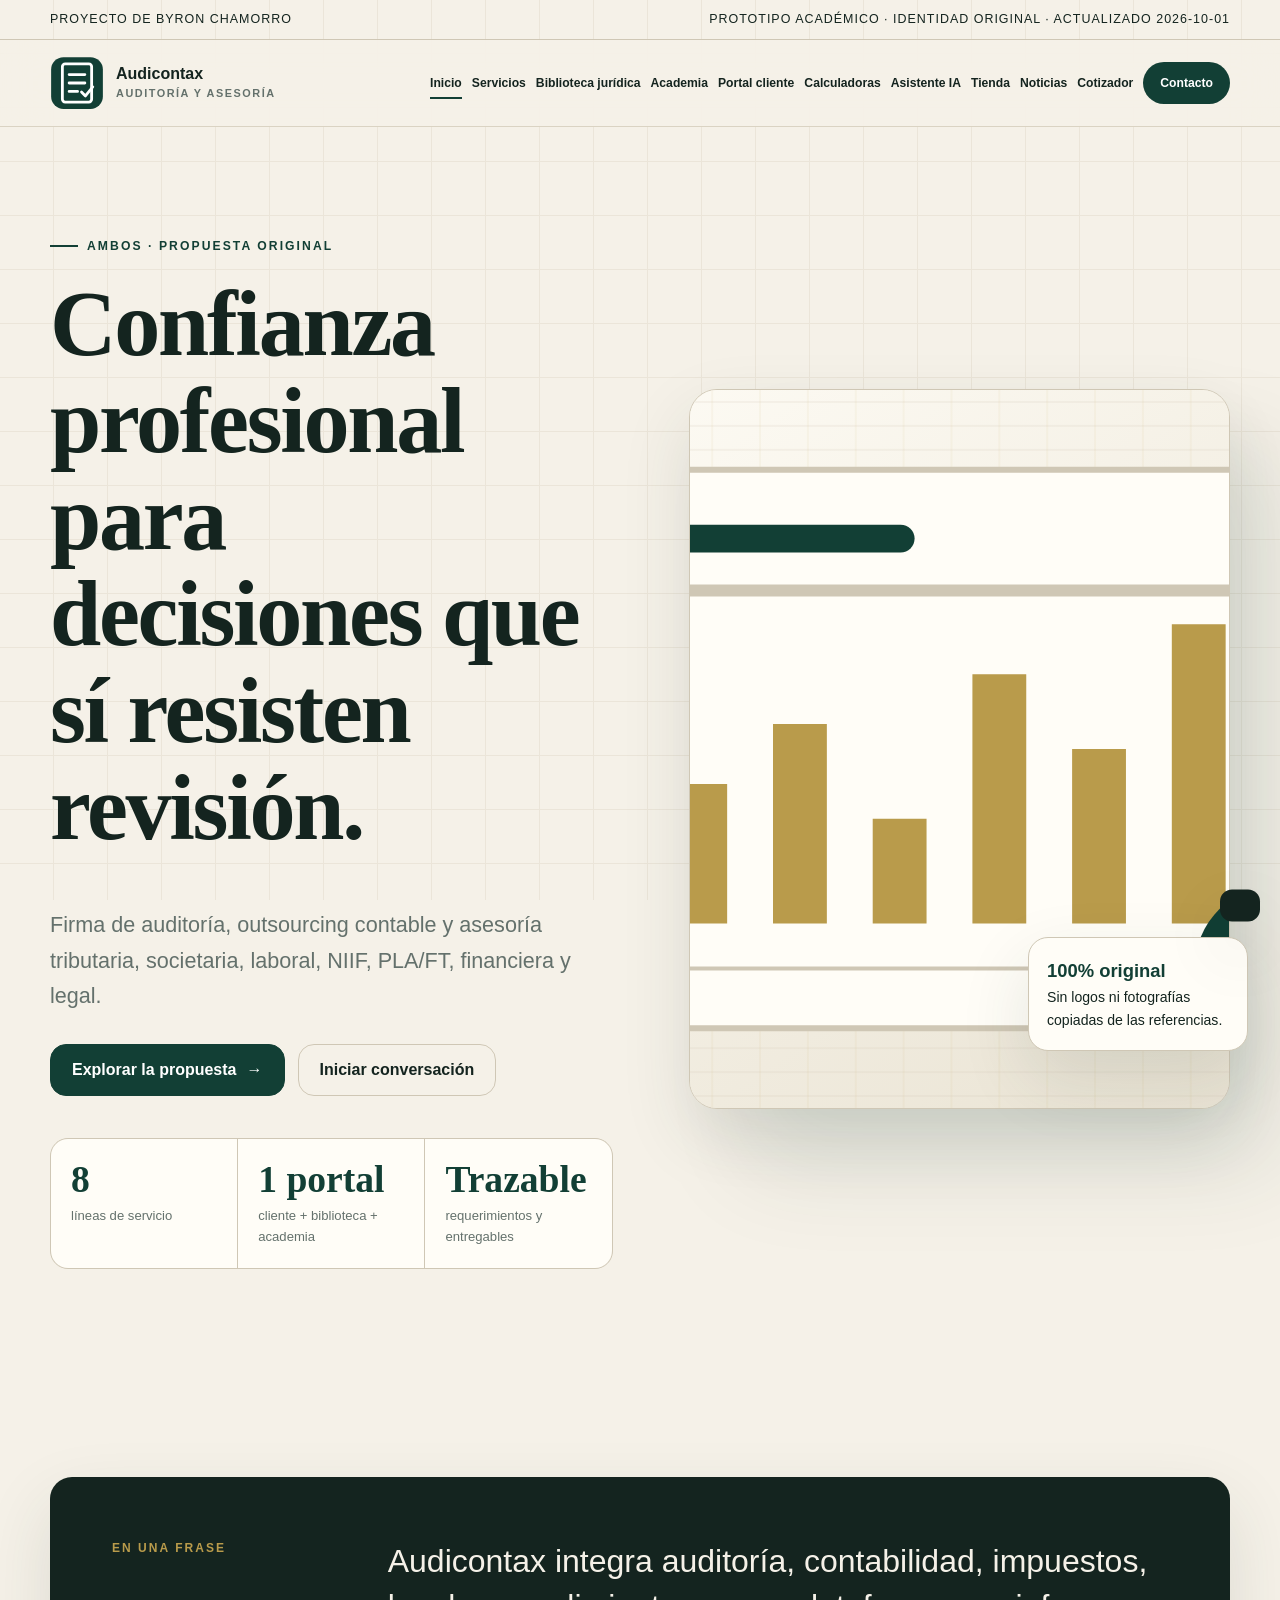
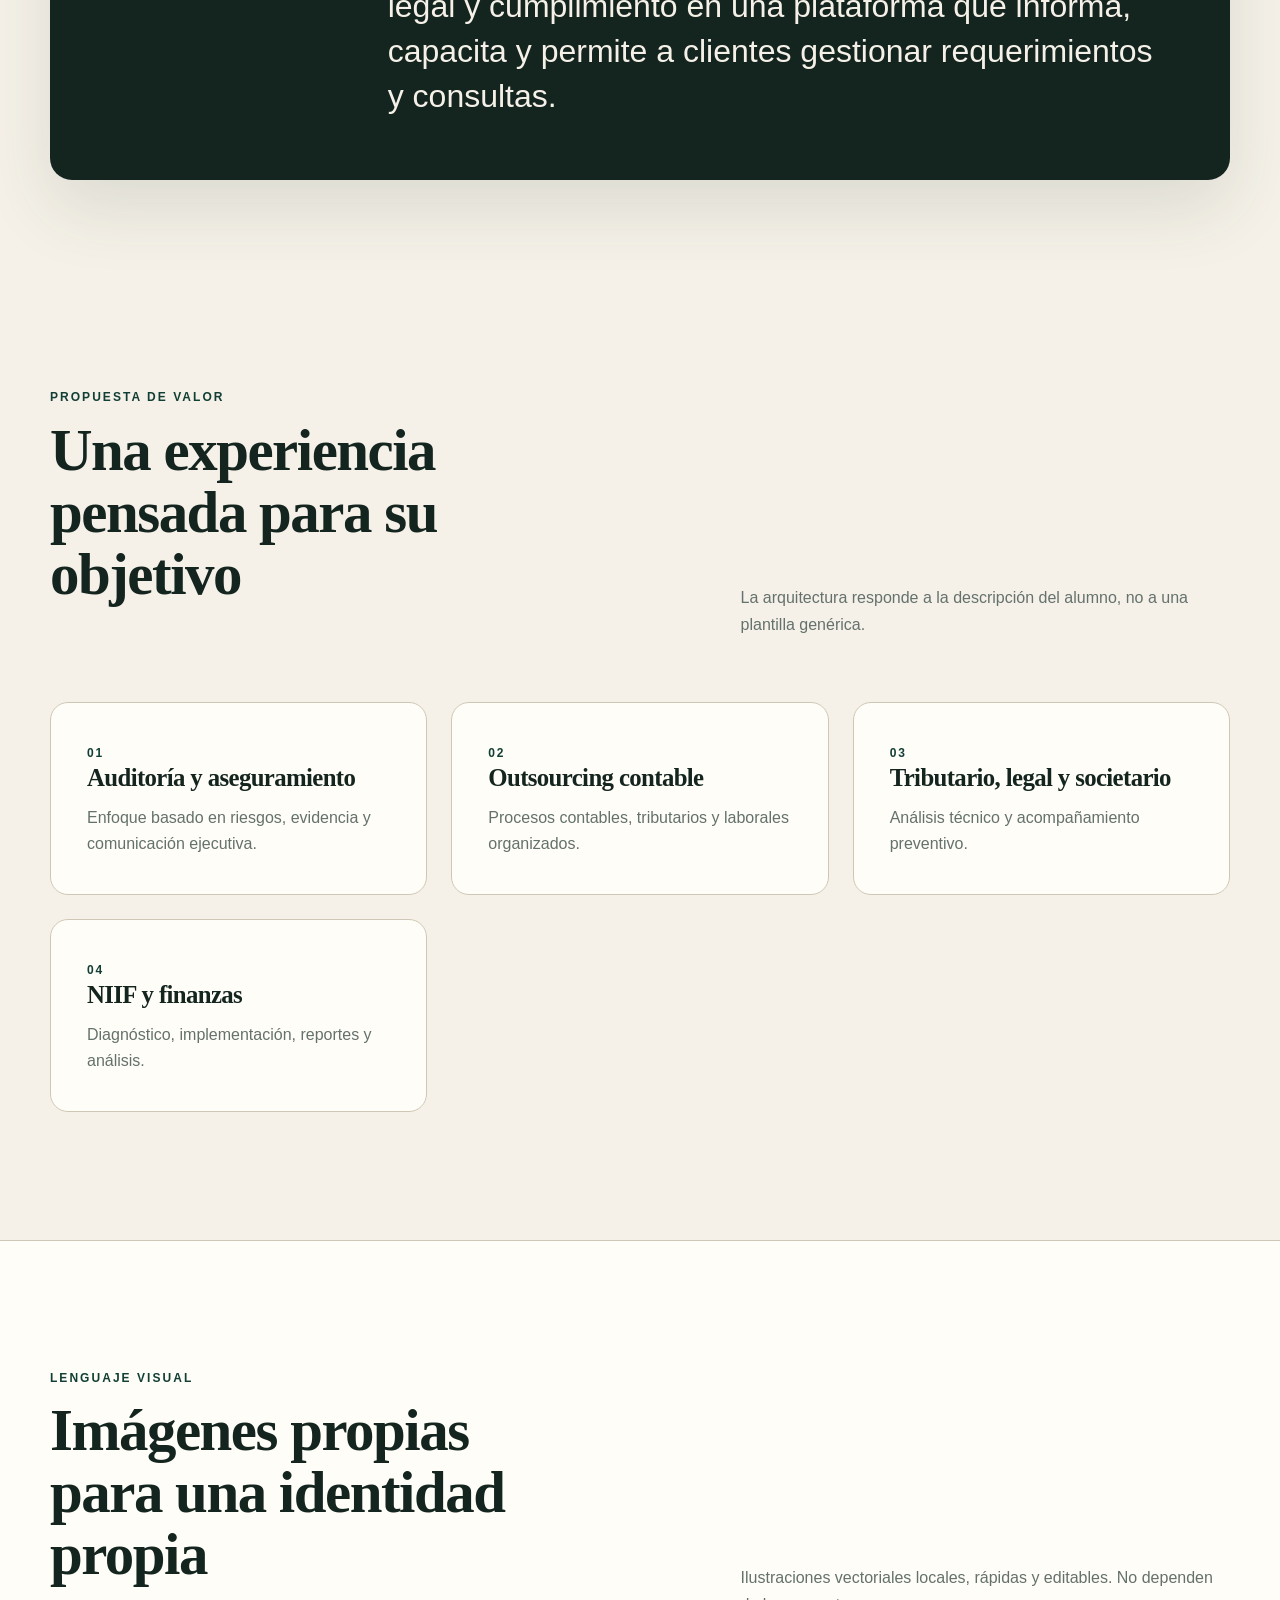
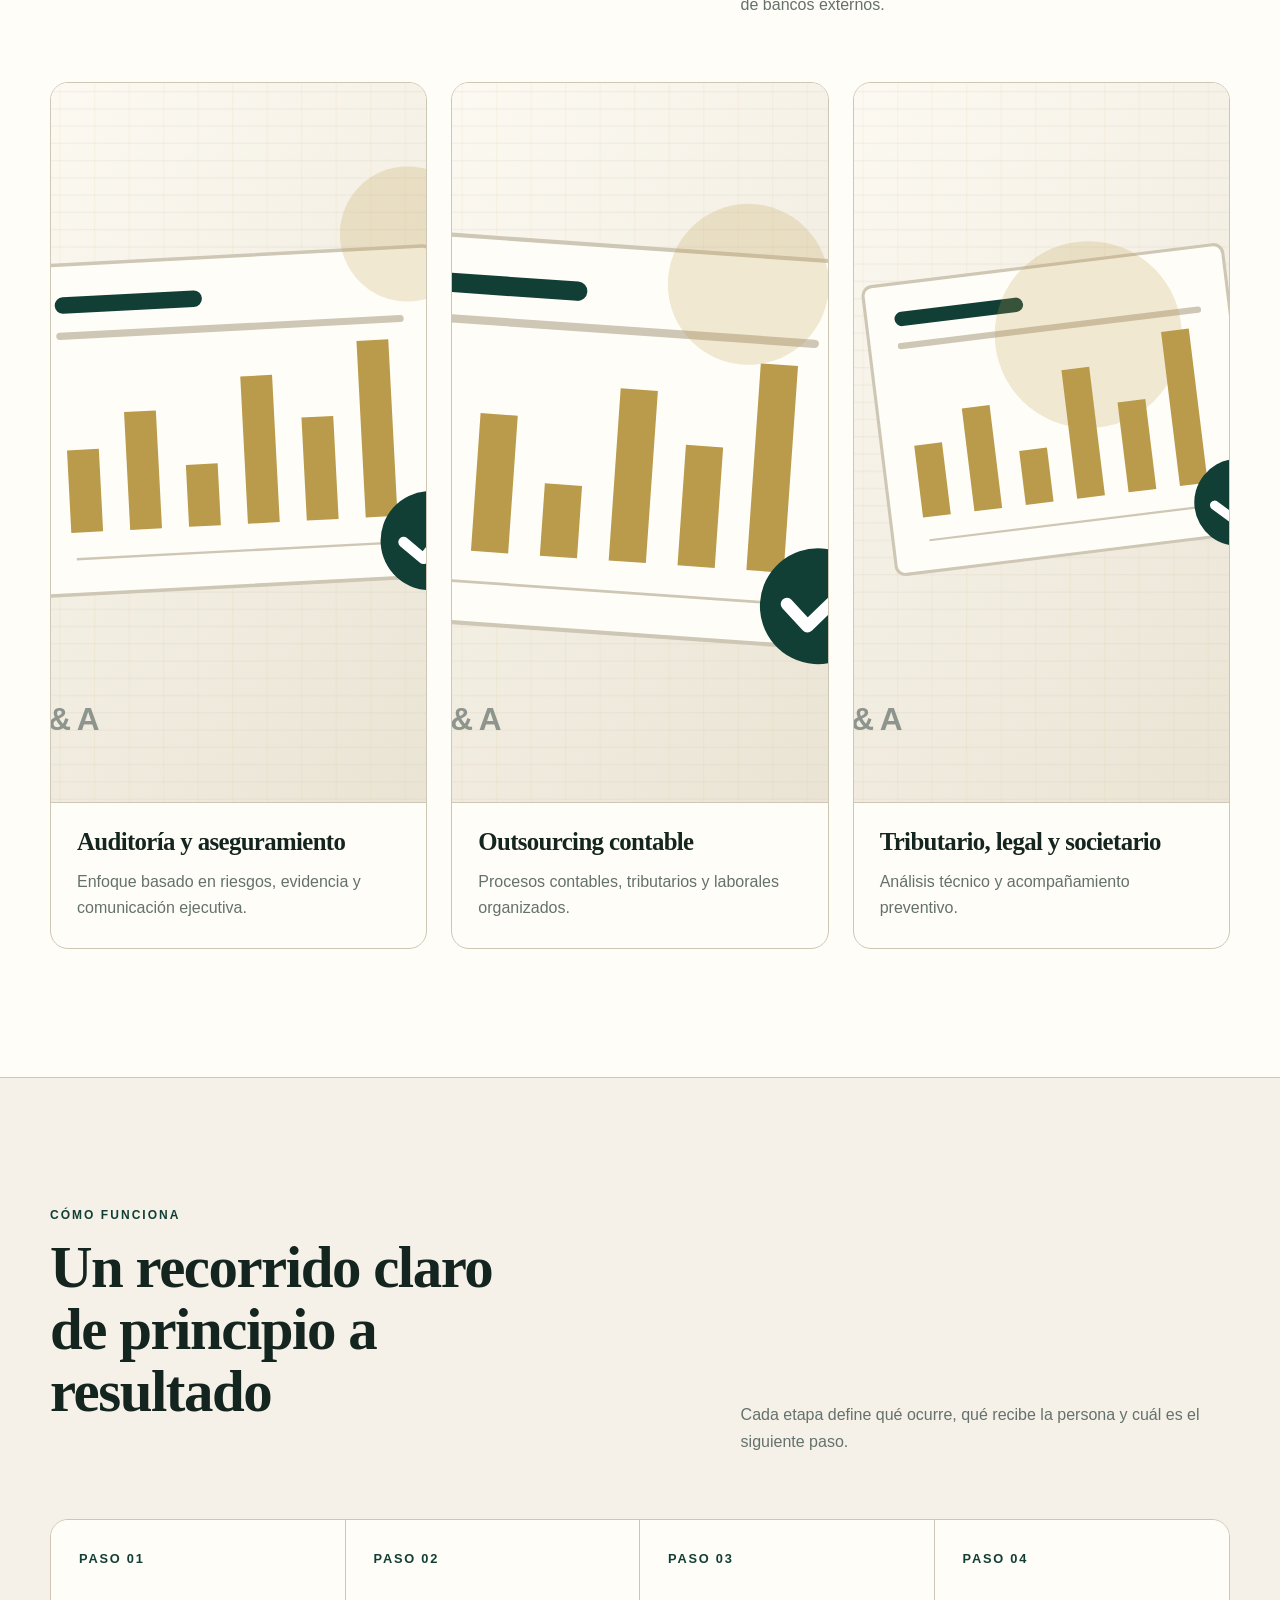
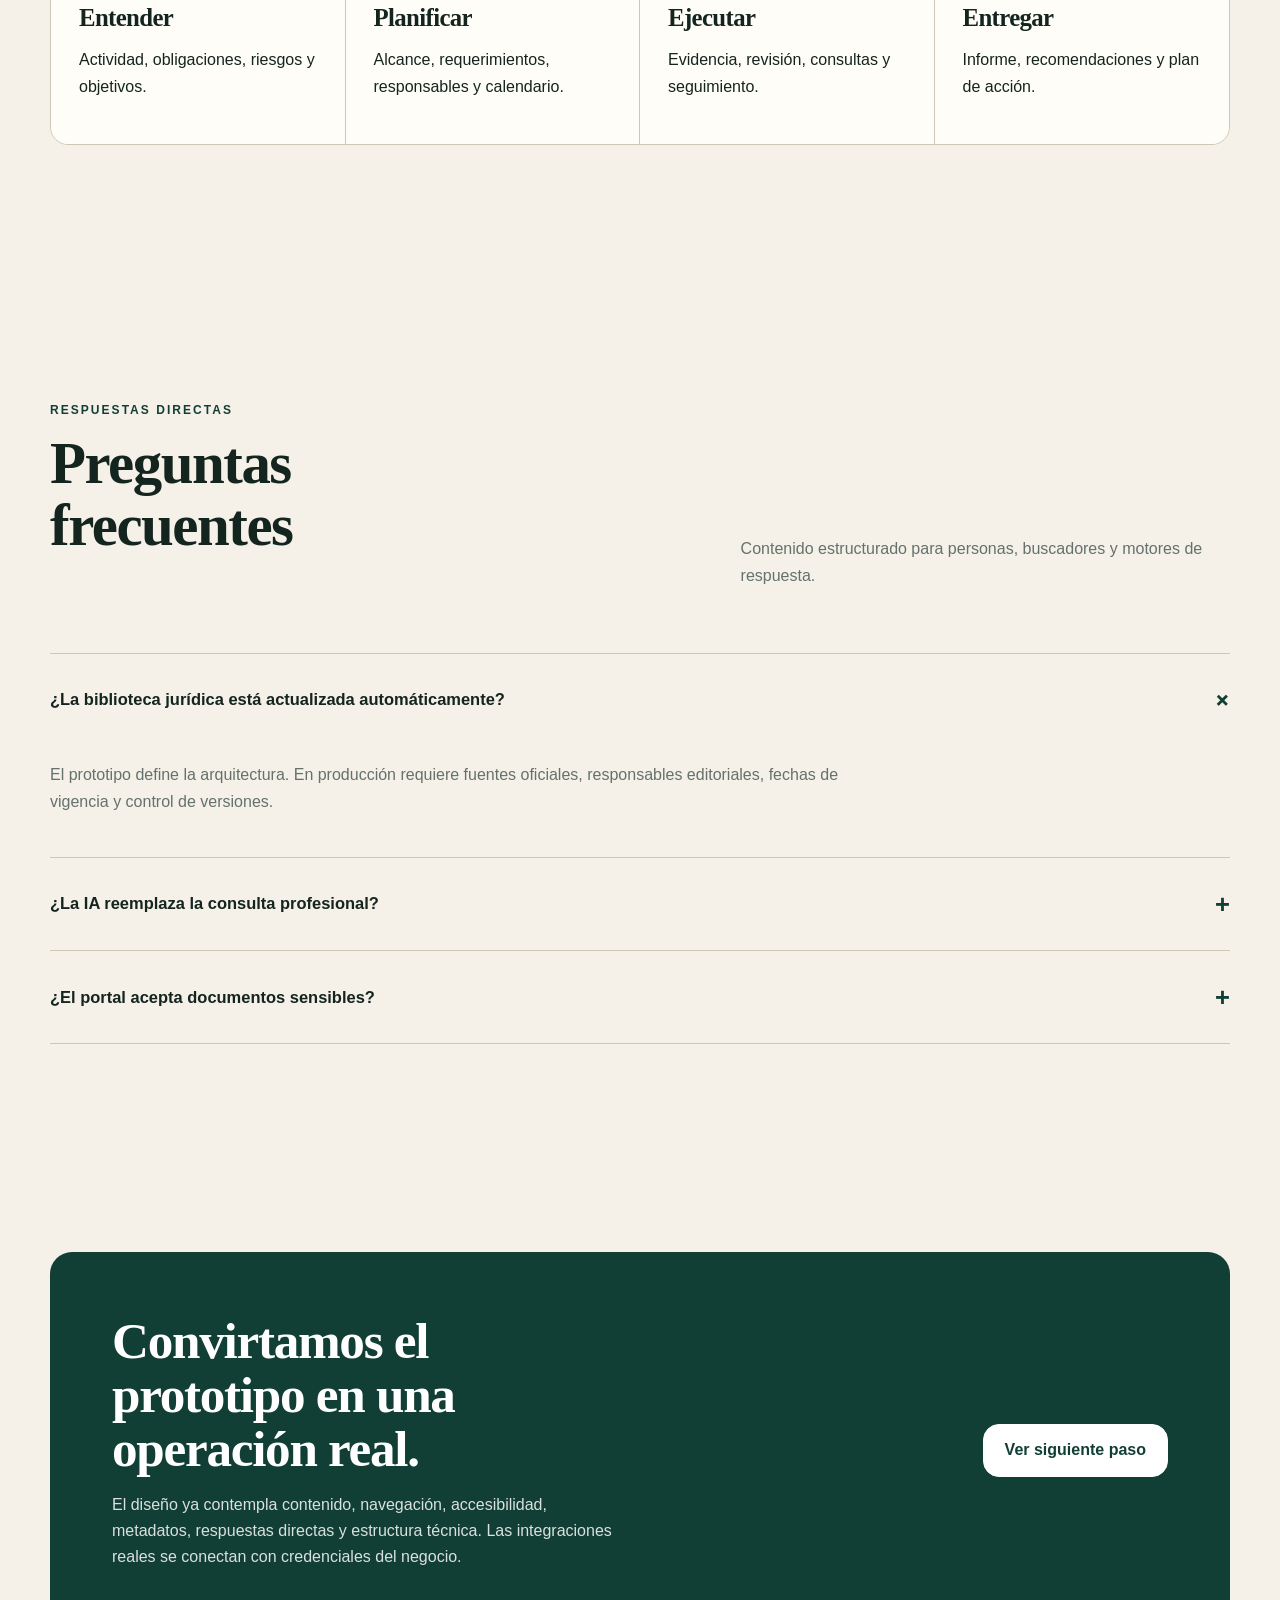
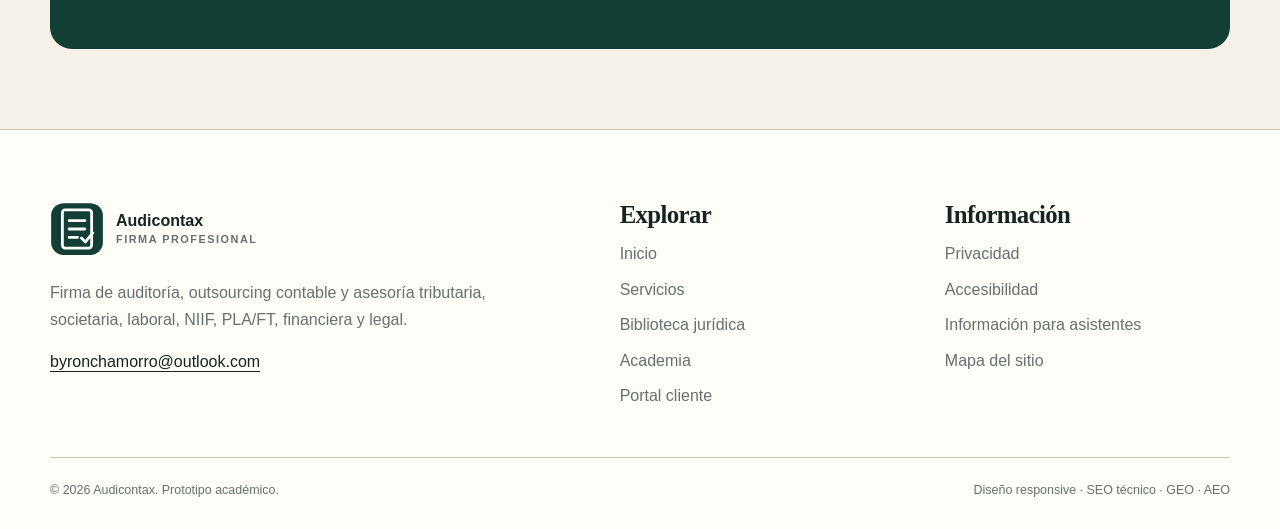
==== commit 559dd2f0: "Rebrand completo a Audicontax: index.html y páginas principales" ====
--- a/index.html
+++ b/index.html
@@ -1,20 +1,20 @@
 <!doctype html><html lang="es"><head>
 <meta charset="utf-8"><meta name="viewport" content="width=device-width,initial-scale=1"><meta name="theme-color" content="#123f35">
-<title>Inicio | Chamorro &amp; Asociados</title><meta name="description" content="Inicio de Chamorro &amp; Asociados. Chamorro &amp; Asociados integra auditoría, contabilidad, impuestos, legal y cumplimiento en una plataforma que informa, capacita…"><meta name="robots" content="index,follow,max-image-preview:large,max-snippet:-1,max-video-preview:-1"><meta name="generator" content="Centro Iberoamericano · prototipo académico">
+<title>Inicio | Audicontax</title><meta name="description" content="Inicio de Audicontax. Audicontax integra auditoría, contabilidad, impuestos, legal y cumplimiento en una plataforma que informa, capacita…"><meta name="robots" content="index,follow,max-image-preview:large,max-snippet:-1,max-video-preview:-1"><meta name="generator" content="Centro Iberoamericano · prototipo académico">
 <link rel="canonical" href="./index.html"><link rel="icon" href="assets/img/favicon.svg" type="image/svg+xml"><link rel="manifest" href="manifest.webmanifest"><link rel="stylesheet" href="assets/css/styles.css">
-<meta property="og:type" content="website"><meta property="og:locale" content="es_EC"><meta property="og:title" content="Inicio | Chamorro &amp; Asociados"><meta property="og:description" content="Inicio de Chamorro &amp; Asociados. Chamorro &amp; Asociados integra auditoría, contabilidad, impuestos, legal y cumplimiento en una plataforma que informa, capacita…"><meta property="og:url" content="./index.html"><meta property="og:image" content="assets/img/og-cover.png"><meta property="og:image:width" content="1200"><meta property="og:image:height" content="630"><meta property="og:site_name" content="Chamorro &amp; Asociados">
-<meta name="twitter:card" content="summary_large_image"><meta name="twitter:title" content="Inicio | Chamorro &amp; Asociados"><meta name="twitter:description" content="Inicio de Chamorro &amp; Asociados. Chamorro &amp; Asociados integra auditoría, contabilidad, impuestos, legal y cumplimiento en una plataforma que informa, capacita…"><meta name="twitter:image" content="assets/img/og-cover.png">
-<script type="application/ld+json">{"@context":"https://schema.org","@type":"AccountingService","@id":"./#entity","name":"Chamorro & Asociados","description":"Firma de auditoría, outsourcing contable y asesoría tributaria, societaria, laboral, NIIF, PLA/FT, financiera y legal.","url":"./index.html","logo":"./assets/img/logo.svg","image":"./assets/img/og-cover.png","inLanguage":"es","email":"byronchamorro@outlook.com"}</script><script type="application/ld+json">{"@context":"https://schema.org","@type":"WebSite","@id":"./#website","name":"Chamorro & Asociados","url":"./index.html","inLanguage":"es","publisher":{"@id":"./#entity"}}</script><script type="application/ld+json">{"@context":"https://schema.org","@type":"WebPage","name":"Inicio","description":"Chamorro & Asociados integra auditoría, contabilidad, impuestos, legal y cumplimiento en una plataforma que informa, capacita y permite a clientes gestion…","url":"./index.html","inLanguage":"es","isPartOf":{"@id":"./#website"},"about":{"@id":"./#entity"},"dateModified":"2026-10-01"}</script><script type="application/ld+json">{"@context":"https://schema.org","@type":"FAQPage","mainEntity":[{"@type":"Question","name":"¿La biblioteca jurídica está actualizada automáticamente?","acceptedAnswer":{"@type":"Answer","text":"El prototipo define la arquitectura. En producción requiere fuentes oficiales, responsables editoriales, fechas de vigencia y control de versiones."}},{"@type":"Question","name":"¿La IA reemplaza la consulta profesional?","acceptedAnswer":{"@type":"Answer","text":"No. Resuelve orientación básica con citas a la biblioteca; asuntos relevantes deben escalarse a un profesional."}},{"@type":"Question","name":"¿El portal acepta documentos sensibles?","acceptedAnswer":{"@type":"Answer","text":"La versión productiva debe incorporar autenticación, cifrado, roles, auditoría y políticas de retención antes de recibir documentos reales."}}]}</script><script type="application/ld+json">{"@context":"https://schema.org","@type":"SoftwareApplication","name":"Chamorro & Asociados","applicationCategory":"BusinessApplication","operatingSystem":"Web, Android, iOS","description":"Firma de auditoría, outsourcing contable y asesoría tributaria, societaria, laboral, NIIF, PLA/FT, financiera y legal.","offers":{"@type":"Offer","price":"0","priceCurrency":"USD","description":"Prototipo demostrativo; precio no definido"}}</script></head><body data-theme="audit"><a class="skip-link" href="#contenido">Saltar al contenido</a>
+<meta property="og:type" content="website"><meta property="og:locale" content="es_EC"><meta property="og:title" content="Inicio | Audicontax"><meta property="og:description" content="Inicio de Audicontax. Audicontax integra auditoría, contabilidad, impuestos, legal y cumplimiento en una plataforma que informa, capacita…"><meta property="og:url" content="./index.html"><meta property="og:image" content="assets/img/og-cover.png"><meta property="og:image:width" content="1200"><meta property="og:image:height" content="630"><meta property="og:site_name" content="Audicontax">
+<meta name="twitter:card" content="summary_large_image"><meta name="twitter:title" content="Inicio | Audicontax"><meta name="twitter:description" content="Inicio de Audicontax. Audicontax integra auditoría, contabilidad, impuestos, legal y cumplimiento en una plataforma que informa, capacita…"><meta name="twitter:image" content="assets/img/og-cover.png">
+<script type="application/ld+json">{"@context":"https://schema.org","@type":"AccountingService","@id":"./#entity","name":"Audicontax","description":"Firma de auditoría, outsourcing contable y asesoría tributaria, societaria, laboral, NIIF, PLA/FT, financiera y legal.","url":"./index.html","logo":"./assets/img/logo.svg","image":"./assets/img/og-cover.png","inLanguage":"es","email":"byronchamorro@outlook.com"}</script><script type="application/ld+json">{"@context":"https://schema.org","@type":"WebSite","@id":"./#website","name":"Audicontax","url":"./index.html","inLanguage":"es","publisher":{"@id":"./#entity"}}</script><script type="application/ld+json">{"@context":"https://schema.org","@type":"WebPage","name":"Inicio","description":"Audicontax integra auditoría, contabilidad, impuestos, legal y cumplimiento en una plataforma que informa, capacita y permite a clientes gestion…","url":"./index.html","inLanguage":"es","isPartOf":{"@id":"./#website"},"about":{"@id":"./#entity"},"dateModified":"2026-10-01"}</script><script type="application/ld+json">{"@context":"https://schema.org","@type":"FAQPage","mainEntity":[{"@type":"Question","name":"¿La biblioteca jurídica está actualizada automáticamente?","acceptedAnswer":{"@type":"Answer","text":"El prototipo define la arquitectura. En producción requiere fuentes oficiales, responsables editoriales, fechas de vigencia y control de versiones."}},{"@type":"Question","name":"¿La IA reemplaza la consulta profesional?","acceptedAnswer":{"@type":"Answer","text":"No. Resuelve orientación básica con citas a la biblioteca; asuntos relevantes deben escalarse a un profesional."}},{"@type":"Question","name":"¿El portal acepta documentos sensibles?","acceptedAnswer":{"@type":"Answer","text":"La versión productiva debe incorporar autenticación, cifrado, roles, auditoría y políticas de retención antes de recibir documentos reales."}}]}</script><script type="application/ld+json">{"@context":"https://schema.org","@type":"SoftwareApplication","name":"Audicontax","applicationCategory":"BusinessApplication","operatingSystem":"Web, Android, iOS","description":"Firma de auditoría, outsourcing contable y asesoría tributaria, societaria, laboral, NIIF, PLA/FT, financiera y legal.","offers":{"@type":"Offer","price":"0","priceCurrency":"USD","description":"Prototipo demostrativo; precio no definido"}}</script></head><body data-theme="audit"><a class="skip-link" href="#contenido">Saltar al contenido</a>
 <div class="topbar"><div class="container"><span>Proyecto de Byron Chamorro</span><span>Prototipo académico · identidad original · actualizado 2026-10-01</span></div></div>
 <header class="site-header">
   <div class="container nav-wrap">
-    <a class="brand" href="index.html" aria-label="Ir al inicio de Chamorro &amp; Asociados"><img src="assets/img/favicon.svg" width="54" height="54" alt=""><span>Chamorro &amp; Asociados<small>prototipo multipágina</small></span></a>
+    <a class="brand" href="index.html" aria-label="Ir al inicio de Audicontax"><img src="assets/img/favicon.svg" width="54" height="54" alt=""><span>Audicontax<small>auditoría y asesoría</small></span></a>
     <button class="menu-toggle" id="menu-toggle" type="button" aria-expanded="false" aria-controls="site-nav">Menú</button>
     <nav class="site-nav nav-dense" id="site-nav" aria-label="Navegación principal"><a class="" href="index.html" aria-current="page">Inicio</a><a class="" href="servicios.html">Servicios</a><a class="" href="biblioteca.html">Biblioteca jurídica</a><a class="" href="academia.html">Academia</a><a class="" href="portal-cliente.html">Portal cliente</a><a class="" href="calculadoras.html">Calculadoras</a><a class="" href="asistente-ia.html">Asistente IA</a><a class="" href="tienda.html">Tienda</a><a class="" href="noticias.html">Noticias</a><a class="" href="cotizador.html">Cotizador</a><a class="nav-cta" href="contacto.html">Contacto</a></nav>
   </div>
 </header><main id="contenido">
-<section class="hero"><div class="container hero-grid"><div class="hero-copy"><div class="eyebrow">ambos · propuesta original</div><h1>Confianza profesional para decisiones que sí resisten revisión.</h1><p class="lead">Firma de auditoría, outsourcing contable y asesoría tributaria, societaria, laboral, NIIF, PLA/FT, financiera y legal.</p><div class="hero-actions"><a class="btn" href="servicios.html">Explorar la propuesta <span aria-hidden="true">→</span></a><a class="btn btn-secondary" href="contacto.html">Iniciar conversación</a></div><div class="stats"><div class="stat"><strong>8</strong><span>líneas de servicio</span></div><div class="stat"><strong>1 portal</strong><span>cliente + biblioteca + academia</span></div><div class="stat"><strong>Trazable</strong><span>requerimientos y entregables</span></div></div></div><div class="hero-art"><img src="assets/img/hero.svg" width="1000" height="720" alt="Ilustración original para Chamorro &amp; Asociados"><div class="hero-badge"><strong>100% original</strong>Sin logos ni fotografías copiadas de las referencias.</div></div></div></section>
-<section class="section-sm"><div class="container"><div class="answer-box"><div class="label">En una frase</div><p>Chamorro &amp; Asociados integra auditoría, contabilidad, impuestos, legal y cumplimiento en una plataforma que informa, capacita y permite a clientes gestionar requerimientos y consultas.</p></div></div></section>
+<section class="hero"><div class="container hero-grid"><div class="hero-copy"><div class="eyebrow">ambos · propuesta original</div><h1>Confianza profesional para decisiones que sí resisten revisión.</h1><p class="lead">Firma de auditoría, outsourcing contable y asesoría tributaria, societaria, laboral, NIIF, PLA/FT, financiera y legal.</p><div class="hero-actions"><a class="btn" href="servicios.html">Explorar la propuesta <span aria-hidden="true">→</span></a><a class="btn btn-secondary" href="contacto.html">Iniciar conversación</a></div><div class="stats"><div class="stat"><strong>8</strong><span>líneas de servicio</span></div><div class="stat"><strong>1 portal</strong><span>cliente + biblioteca + academia</span></div><div class="stat"><strong>Trazable</strong><span>requerimientos y entregables</span></div></div></div><div class="hero-art"><img src="assets/img/hero.svg" width="1000" height="720" alt="Ilustración original para Audicontax"><div class="hero-badge"><strong>100% original</strong>Sin logos ni fotografías copiadas de las referencias.</div></div></div></section>
+<section class="section-sm"><div class="container"><div class="answer-box"><div class="label">En una frase</div><p>Audicontax integra auditoría, contabilidad, impuestos, legal y cumplimiento en una plataforma que informa, capacita y permite a clientes gestionar requerimientos y consultas.</p></div></div></section>
 <section class="section"><div class="container"><div class="section-head"><div><div class="kicker">Propuesta de valor</div><h2>Una experiencia pensada para su objetivo</h2></div><p>La arquitectura responde a la descripción del alumno, no a una plantilla genérica.</p></div><div class="grid-3"><article class="card"><span class="number">01</span><h3>Auditoría y aseguramiento</h3><p>Enfoque basado en riesgos, evidencia y comunicación ejecutiva.</p></article><article class="card"><span class="number">02</span><h3>Outsourcing contable</h3><p>Procesos contables, tributarios y laborales organizados.</p></article><article class="card"><span class="number">03</span><h3>Tributario, legal y societario</h3><p>Análisis técnico y acompañamiento preventivo.</p></article><article class="card"><span class="number">04</span><h3>NIIF y finanzas</h3><p>Diagnóstico, implementación, reportes y análisis.</p></article></div></div></section>
 <section class="section section-alt"><div class="container"><div class="section-head"><div><div class="kicker">Lenguaje visual</div><h2>Imágenes propias para una identidad propia</h2></div><p>Ilustraciones vectoriales locales, rápidas y editables. No dependen de bancos externos.</p></div><div class="grid-3"><article class="card visual-card"><img src="assets/img/visual-1.svg" width="720" height="720" loading="lazy" alt="Ilustración original: Auditoría y aseguramiento"><div class="card-body"><h3>Auditoría y aseguramiento</h3><p>Enfoque basado en riesgos, evidencia y comunicación ejecutiva.</p></div></article><article class="card visual-card"><img src="assets/img/visual-2.svg" width="720" height="720" loading="lazy" alt="Ilustración original: Outsourcing contable"><div class="card-body"><h3>Outsourcing contable</h3><p>Procesos contables, tributarios y laborales organizados.</p></div></article><article class="card visual-card"><img src="assets/img/visual-3.svg" width="720" height="720" loading="lazy" alt="Ilustración original: Tributario, legal y societario"><div class="card-body"><h3>Tributario, legal y societario</h3><p>Análisis técnico y acompañamiento preventivo.</p></div></article></div></div></section>
 <section class="section"><div class="container"><div class="section-head"><div><div class="kicker">Cómo funciona</div><h2>Un recorrido claro de principio a resultado</h2></div><p>Cada etapa define qué ocurre, qué recibe la persona y cuál es el siguiente paso.</p></div><div class="step-list"><article class="step"><strong>Paso 01</strong><h3>Entender</h3><p>Actividad, obligaciones, riesgos y objetivos.</p></article><article class="step"><strong>Paso 02</strong><h3>Planificar</h3><p>Alcance, requerimientos, responsables y calendario.</p></article><article class="step"><strong>Paso 03</strong><h3>Ejecutar</h3><p>Evidencia, revisión, consultas y seguimiento.</p></article><article class="step"><strong>Paso 04</strong><h3>Entregar</h3><p>Informe, recomendaciones y plan de acción.</p></article></div></div></section>
@@ -23,10 +23,10 @@
 </main><footer class="site-footer">
   <div class="container">
     <div class="footer-grid">
-      <div><a class="brand" href="index.html"><img src="assets/img/favicon.svg" width="54" height="54" alt=""><span>Chamorro &amp; Asociados<small>identidad provisional</small></span></a><p>Firma de auditoría, outsourcing contable y asesoría tributaria, societaria, laboral, NIIF, PLA/FT, financiera y legal.</p><a href="mailto:byronchamorro@outlook.com">byronchamorro@outlook.com</a></div>
+      <div><a class="brand" href="index.html"><img src="assets/img/favicon.svg" width="54" height="54" alt=""><span>Audicontax<small>firma profesional</small></span></a><p>Firma de auditoría, outsourcing contable y asesoría tributaria, societaria, laboral, NIIF, PLA/FT, financiera y legal.</p><a href="mailto:byronchamorro@outlook.com">byronchamorro@outlook.com</a></div>
       <div><h3>Explorar</h3><div class="footer-links"><a href="index.html">Inicio</a><a href="servicios.html">Servicios</a><a href="biblioteca.html">Biblioteca jurídica</a><a href="academia.html">Academia</a><a href="portal-cliente.html">Portal cliente</a></div></div>
       <div><h3>Información</h3><div class="footer-links"><a href="privacidad.html">Privacidad</a><a href="accesibilidad.html">Accesibilidad</a><a href="llms.txt">Información para asistentes</a><a href="sitemap.xml">Mapa del sitio</a></div></div>
     </div>
-    <div class="footer-bottom"><span>© <span id="year">2026</span> Chamorro &amp; Asociados. Prototipo académico.</span><span>Diseño responsive · SEO técnico · GEO · AEO</span></div>
+    <div class="footer-bottom"><span>© <span id="year">2026</span> Audicontax. Prototipo académico.</span><span>Diseño responsive · SEO técnico · GEO · AEO</span></div>
   </div>
 </footer><div id="toast" class="toast" role="status" aria-live="polite"></div><script src="assets/js/app.js" defer></script></body></html>
